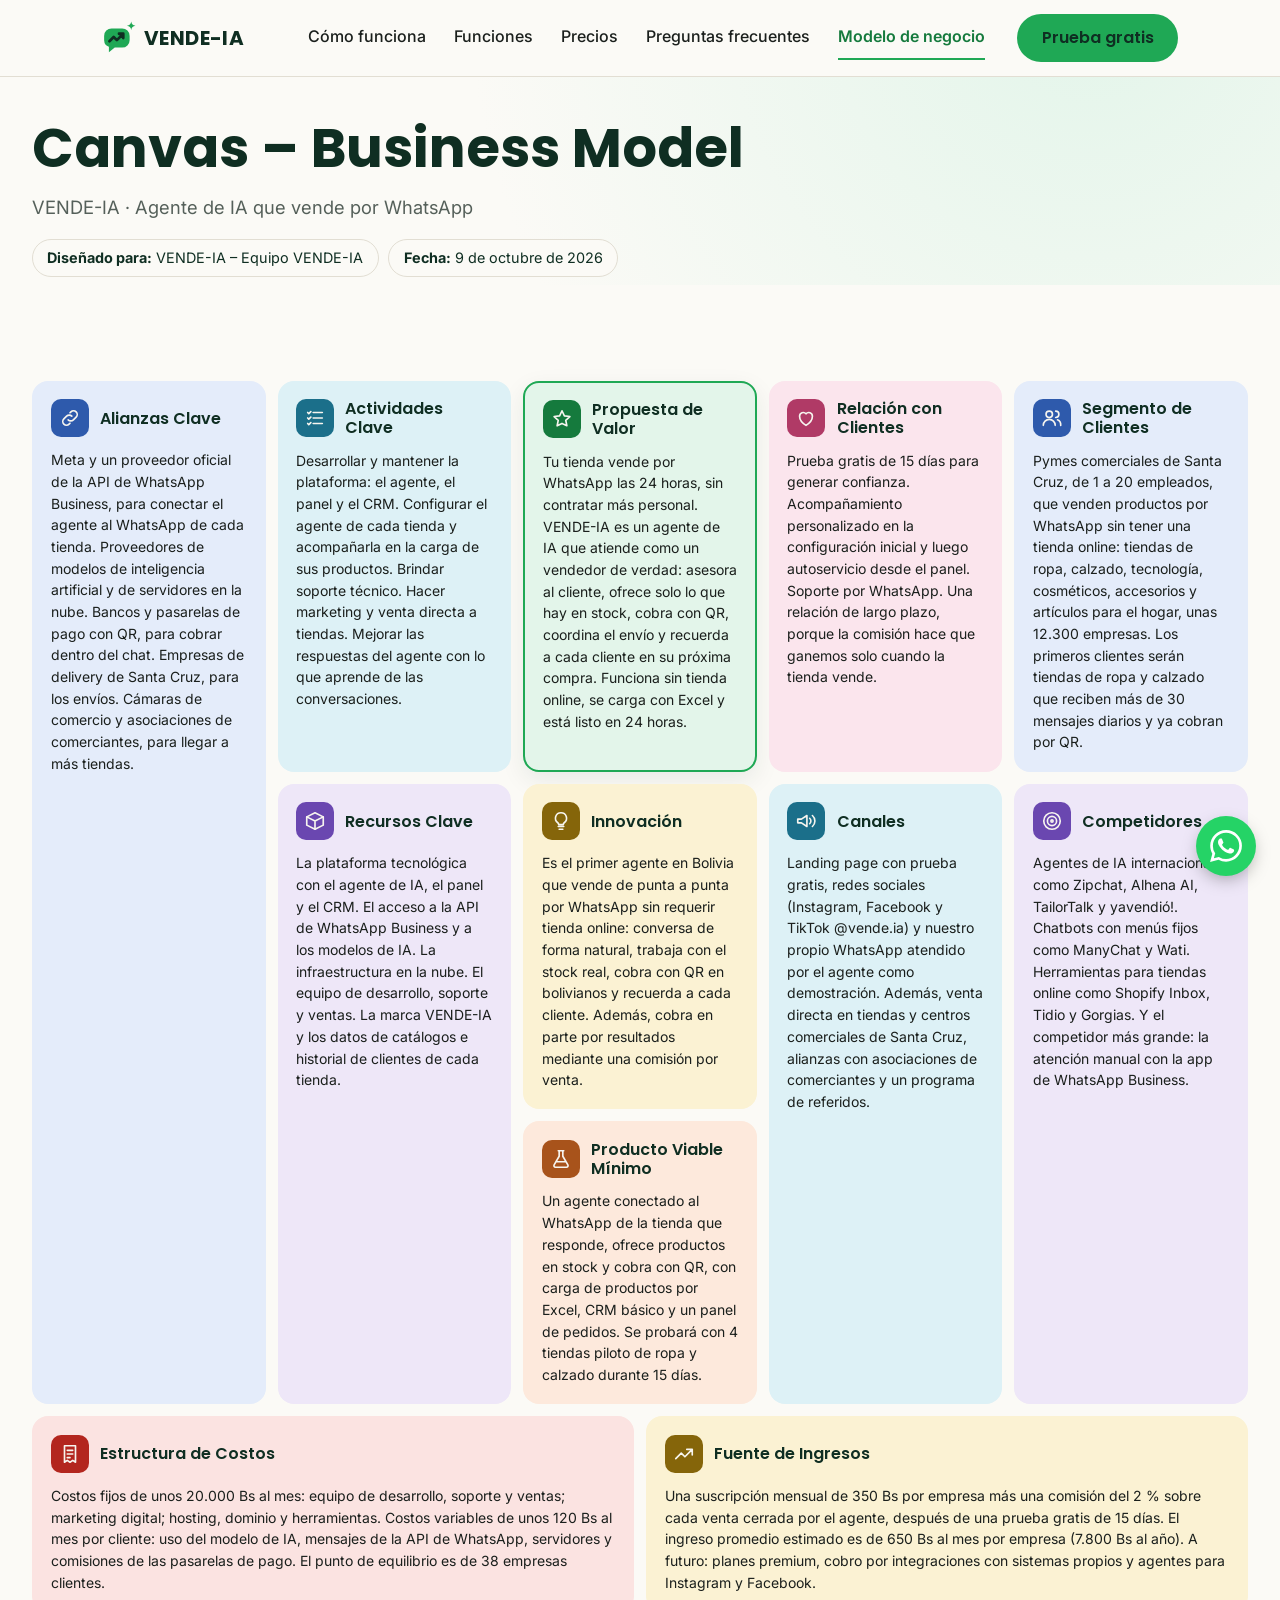
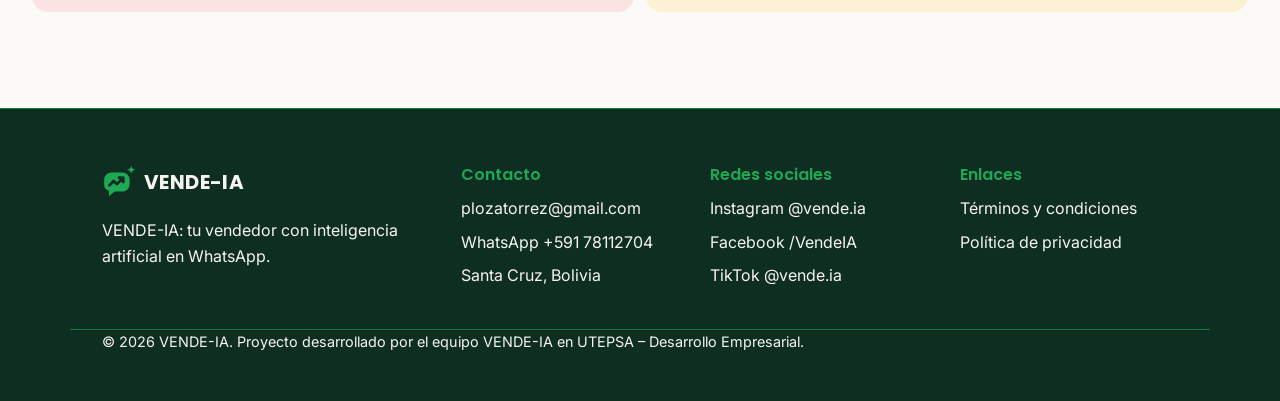
==== canvas.html @ 35684f93 "Agregar página del Business Model Canvas (canvas.html) - Nueva página canvas.html con el canvas de V" ====
<!DOCTYPE html>
<html lang="es">

<head>
  <meta charset="UTF-8">
  <meta name="viewport" content="width=device-width, initial-scale=1">
  <title>Business Model Canvas | VENDE-IA</title>
  <meta name="description"
    content="Modelo de negocio de VENDE-IA: propuesta de valor, clientes, canales, ingresos y costos del agente de IA que vende por WhatsApp para las tiendas de Santa Cruz, Bolivia.">
  <meta name="theme-color" content="#1FA855">

  <meta property="og:type" content="website">
  <meta property="og:locale" content="es_BO">
  <meta property="og:site_name" content="VENDE-IA">
  <meta property="og:title" content="Business Model Canvas | VENDE-IA">
  <meta property="og:description"
    content="Modelo de negocio de VENDE-IA: propuesta de valor, clientes, canales, ingresos y costos del agente de IA que vende por WhatsApp.">

  <link rel="icon" type="image/svg+xml"
    href="data:image/svg+xml,%3Csvg xmlns='http://www.w3.org/2000/svg' viewBox='0 0 32 32'%3E%3Crect width='32' height='32' rx='8' fill='%230F2E22'/%3E%3Cg transform='translate(1.6 1.6) scale(.9)'%3E%3Cpath d='M9 7h10a7 7 0 0 1 7 7v4a7 7 0 0 1-7 7h-7l-5.5 4.3v-5A7 7 0 0 1 2 18v-4a7 7 0 0 1 7-7z' fill='%231FA855'/%3E%3Cpath d='M7 19l4-4 3 3 6-6M16 12h4v4' fill='none' stroke='%230F2E22' stroke-width='3' stroke-linecap='round' stroke-linejoin='round'/%3E%3Cpath d='M27.5.5q.5 3.5 4 4-3.5.5-4 4-.5-3.5-4-4 3.5-.5 4-4z' fill='%231FA855'/%3E%3C/g%3E%3C/svg%3E">

  <link rel="preconnect" href="https://fonts.googleapis.com">
  <link rel="preconnect" href="https://fonts.gstatic.com" crossorigin>
  <link
    href="https://fonts.googleapis.com/css2?family=Inter:wght@400;500;600&family=Poppins:wght@500;600;700&display=swap"
    rel="stylesheet">
  <link rel="stylesheet" href="css/styles.css">
</head>

<body>
  <a class="saltar" href="#contenido">Saltar al contenido</a>

  <!-- Barra de navegación -->
  <header class="nav" id="navegacion">
    <div class="contenedor nav__barra">
      <a class="logo" href="index.html" aria-label="VENDE-IA, ir al inicio">
        <svg class="logo__icono" viewBox="0 0 32 32" aria-hidden="true" focusable="false">
          <path class="logo__burbuja"
            d="M9 7h10a7 7 0 0 1 7 7v4a7 7 0 0 1-7 7h-7l-5.5 4.3v-5A7 7 0 0 1 2 18v-4a7 7 0 0 1 7-7z" />
          <path class="logo__trazo" d="M7 19l4-4 3 3 6-6M16 12h4v4" />
          <path class="logo__chispa" d="M27.5.5q.5 3.5 4 4-3.5.5-4 4-.5-3.5-4-4 3.5-.5 4-4z" />
        </svg>
        <span class="logo__texto">VENDE-IA</span>
      </a>

      <button class="nav__toggle" type="button" aria-expanded="false" aria-controls="nav-menu" aria-label="Abrir menú">
        <span class="nav__toggle-linea"></span>
        <span class="nav__toggle-linea"></span>
        <span class="nav__toggle-linea"></span>
      </button>

      <nav class="nav__menu" id="nav-menu" aria-label="Principal">
        <ul class="nav__enlaces">
          <li><a href="index.html#como-funciona">Cómo funciona</a></li>
          <li><a href="index.html#funciones">Funciones</a></li>
          <li><a href="index.html#precios">Precios</a></li>
          <li><a href="index.html#preguntas">Preguntas frecuentes</a></li>
          <li><a href="canvas.html" aria-current="page">Modelo de negocio</a></li>
        </ul>
        <a class="boton boton--primario nav__cta" href="index.html#prueba">Prueba gratis</a>
      </nav>
    </div>
  </header>

  <main id="contenido">

    <!-- Encabezado -->
    <section class="canvas-cabecera" aria-labelledby="canvas-titulo">
      <div class="contenedor contenedor--canvas">
        <h1 id="canvas-titulo">Canvas – Business Model</h1>
        <p class="canvas-cabecera__subtitulo">VENDE-IA · Agente de IA que vende por WhatsApp</p>
        <ul class="canvas-cabecera__etiquetas lista-limpia">
          <li><strong>Diseñado para:</strong> <span>VENDE-IA</span> – <span>Equipo VENDE-IA</span></li>
          <li><strong>Fecha:</strong> <time datetime="2026-10-09">9 de octubre de 2026</time></li>
        </ul>
      </div>
    </section>

    <!-- Canvas. El orden del HTML es el orden de lectura en celular;
         en escritorio cada bloque se ubica con grid-template-areas. -->
    <section class="seccion canvas-seccion" aria-label="Business Model Canvas de VENDE-IA">
      <div class="contenedor contenedor--canvas">
        <div class="canvas">

          <article class="bloque bloque--verde bloque--propuesta revelar">
            <div class="bloque__cabecera">
              <span class="bloque__icono"><svg viewBox="0 0 24 24" aria-hidden="true" focusable="false">
                  <path d="M12 3l2.6 5.6 6 .7-4.5 4.1 1.2 6L12 16.8l-5.3 2.6 1.2-6-4.5-4.1 6-.7z" />
                </svg></span>
              <h2>Propuesta de Valor</h2>
            </div>
            <p>Tu tienda vende por WhatsApp las 24 horas, sin contratar más personal. VENDE-IA es un agente de IA que atiende como un vendedor de verdad: asesora al cliente, ofrece solo lo que hay en stock, cobra con QR, coordina el envío y recuerda a cada cliente en su próxima compra. Funciona sin tienda online, se carga con Excel y está listo en 24 horas.</p>
          </article>

          <article class="bloque bloque--azul bloque--segmento revelar">
            <div class="bloque__cabecera">
              <span class="bloque__icono"><svg viewBox="0 0 24 24" aria-hidden="true" focusable="false">
                  <circle cx="9" cy="8" r="3.5" />
                  <path d="M2.5 20a6.5 6.5 0 0 1 13 0M16 4.5a3.5 3.5 0 0 1 0 7M18 14a6 6 0 0 1 3.5 6" />
                </svg></span>
              <h2>Segmento de Clientes</h2>
            </div>
            <p>Pymes comerciales de Santa Cruz, de 1 a 20 empleados, que venden productos por WhatsApp sin tener una tienda online: tiendas de ropa, calzado, tecnología, cosméticos, accesorios y artículos para el hogar, unas 12.300 empresas. Los primeros clientes serán tiendas de ropa y calzado que reciben más de 30 mensajes diarios y ya cobran por QR.</p>
          </article>

          <article class="bloque bloque--celeste bloque--canales revelar">
            <div class="bloque__cabecera">
              <span class="bloque__icono"><svg viewBox="0 0 24 24" aria-hidden="true" focusable="false">
                  <path d="M3 10v4h4l6 4V6l-6 4zM16 9a4 4 0 0 1 0 6M19 6a8 8 0 0 1 0 12" />
                </svg></span>
              <h2>Canales</h2>
            </div>
            <p>Landing page con prueba gratis, redes sociales (Instagram, Facebook y TikTok @vende.ia) y nuestro propio WhatsApp atendido por el agente como demostración. Además, venta directa en tiendas y centros comerciales de Santa Cruz, alianzas con asociaciones de comerciantes y un programa de referidos.</p>
          </article>

          <article class="bloque bloque--rosa bloque--relacion revelar">
            <div class="bloque__cabecera">
              <span class="bloque__icono"><svg viewBox="0 0 24 24" aria-hidden="true" focusable="false">
                  <path d="M12 20s-7-4.4-7-10a4 4 0 0 1 7-2.6A4 4 0 0 1 19 10c0 5.6-7 10-7 10z" />
                </svg></span>
              <h2>Relación con Clientes</h2>
            </div>
            <p>Prueba gratis de 15 días para generar confianza. Acompañamiento personalizado en la configuración inicial y luego autoservicio desde el panel. Soporte por WhatsApp. Una relación de largo plazo, porque la comisión hace que ganemos solo cuando la tienda vende.</p>
          </article>

          <article class="bloque bloque--amarillo bloque--ingresos revelar">
            <div class="bloque__cabecera">
              <span class="bloque__icono"><svg viewBox="0 0 24 24" aria-hidden="true" focusable="false">
                  <path d="M3 17l6-6 4 4 8-8M15 7h6v6" />
                </svg></span>
              <h2>Fuente de Ingresos</h2>
            </div>
            <p>Una suscripción mensual de 350 Bs por empresa más una comisión del 2 % sobre cada venta cerrada por el agente, después de una prueba gratis de 15 días. El ingreso promedio estimado es de 650 Bs al mes por empresa (7.800 Bs al año). A futuro: planes premium, cobro por integraciones con sistemas propios y agentes para Instagram y Facebook.</p>
          </article>

          <article class="bloque bloque--celeste bloque--actividades revelar">
            <div class="bloque__cabecera">
              <span class="bloque__icono"><svg viewBox="0 0 24 24" aria-hidden="true" focusable="false">
                  <path d="M10 6h10M10 12h10M10 18h10M4 6l1.2 1.2L7.5 5M4 12l1.2 1.2L7.5 11M4 18l1.2 1.2L7.5 17" />
                </svg></span>
              <h2>Actividades Clave</h2>
            </div>
            <p>Desarrollar y mantener la plataforma: el agente, el panel y el CRM. Configurar el agente de cada tienda y acompañarla en la carga de sus productos. Brindar soporte técnico. Hacer marketing y venta directa a tiendas. Mejorar las respuestas del agente con lo que aprende de las conversaciones.</p>
          </article>

          <article class="bloque bloque--lila bloque--recursos revelar">
            <div class="bloque__cabecera">
              <span class="bloque__icono"><svg viewBox="0 0 24 24" aria-hidden="true" focusable="false">
                  <path d="M3 7.5L12 3l9 4.5v9L12 21l-9-4.5z" />
                  <path d="M3 7.5l9 4.5 9-4.5M12 12v9" />
                </svg></span>
              <h2>Recursos Clave</h2>
            </div>
            <p>La plataforma tecnológica con el agente de IA, el panel y el CRM. El acceso a la API de WhatsApp Business y a los modelos de IA. La infraestructura en la nube. El equipo de desarrollo, soporte y ventas. La marca VENDE-IA y los datos de catálogos e historial de clientes de cada tienda.</p>
          </article>

          <article class="bloque bloque--azul bloque--alianzas revelar">
            <div class="bloque__cabecera">
              <span class="bloque__icono"><svg viewBox="0 0 24 24" aria-hidden="true" focusable="false">
                  <path d="M10 14a4 4 0 0 0 5.7 0l3-3a4 4 0 0 0-5.7-5.7l-1 1M14 10a4 4 0 0 0-5.7 0l-3 3a4 4 0 0 0 5.7 5.7l1-1" />
                </svg></span>
              <h2>Alianzas Clave</h2>
            </div>
            <p>Meta y un proveedor oficial de la API de WhatsApp Business, para conectar el agente al WhatsApp de cada tienda. Proveedores de modelos de inteligencia artificial y de servidores en la nube. Bancos y pasarelas de pago con QR, para cobrar dentro del chat. Empresas de delivery de Santa Cruz, para los envíos. Cámaras de comercio y asociaciones de comerciantes, para llegar a más tiendas.</p>
          </article>

          <article class="bloque bloque--rojo bloque--costos revelar">
            <div class="bloque__cabecera">
              <span class="bloque__icono"><svg viewBox="0 0 24 24" aria-hidden="true" focusable="false">
                  <path d="M6 3h12v18l-3-2-3 2-3-2-3 2z" />
                  <path d="M9 8h6M9 12h6M9 16h3" />
                </svg></span>
              <h2>Estructura de Costos</h2>
            </div>
            <p>Costos fijos de unos 20.000 Bs al mes: equipo de desarrollo, soporte y ventas; marketing digital; hosting, dominio y herramientas. Costos variables de unos 120 Bs al mes por cliente: uso del modelo de IA, mensajes de la API de WhatsApp, servidores y comisiones de las pasarelas de pago. El punto de equilibrio es de 38 empresas clientes.</p>
          </article>

          <article class="bloque bloque--amarillo bloque--innovacion revelar">
            <div class="bloque__cabecera">
              <span class="bloque__icono"><svg viewBox="0 0 24 24" aria-hidden="true" focusable="false">
                  <path d="M9 18h6M10 21h4M12 3a6 6 0 0 0-3.5 10.9c.6.5 1 1.2 1 2.1h5c0-.9.4-1.6 1-2.1A6 6 0 0 0 12 3z" />
                </svg></span>
              <h2>Innovación</h2>
            </div>
            <p>Es el primer agente en Bolivia que vende de punta a punta por WhatsApp sin requerir tienda online: conversa de forma natural, trabaja con el stock real, cobra con QR en bolivianos y recuerda a cada cliente. Además, cobra en parte por resultados mediante una comisión por venta.</p>
          </article>

          <article class="bloque bloque--durazno bloque--pmv revelar">
            <div class="bloque__cabecera">
              <span class="bloque__icono"><svg viewBox="0 0 24 24" aria-hidden="true" focusable="false">
                  <path d="M9 3h6M10 3v6l-5.5 9.5A1.7 1.7 0 0 0 6 21h12a1.7 1.7 0 0 0 1.5-2.5L14 9V3M7 15h10" />
                </svg></span>
              <h2>Producto Viable Mínimo</h2>
            </div>
            <p>Un agente conectado al WhatsApp de la tienda que responde, ofrece productos en stock y cobra con QR, con carga de productos por Excel, CRM básico y un panel de pedidos. Se probará con 4 tiendas piloto de ropa y calzado durante 15 días.</p>
          </article>

          <article class="bloque bloque--lila bloque--competidores revelar">
            <div class="bloque__cabecera">
              <span class="bloque__icono"><svg viewBox="0 0 24 24" aria-hidden="true" focusable="false">
                  <circle cx="12" cy="12" r="9" />
                  <circle cx="12" cy="12" r="5" />
                  <circle cx="12" cy="12" r="1.2" />
                </svg></span>
              <h2>Competidores</h2>
            </div>
            <p>Agentes de IA internacionales como Zipchat, Alhena AI, TailorTalk y yavendió!. Chatbots con menús fijos como ManyChat y Wati. Herramientas para tiendas online como Shopify Inbox, Tidio y Gorgias. Y el competidor más grande: la atención manual con la app de WhatsApp Business.</p>
          </article>

        </div>
      </div>
    </section>
  </main>

  <!-- Pie de página -->
  <footer class="pie" id="pie">
    <div class="contenedor pie__grid">
      <div class="pie__marca">
        <a class="logo logo--claro" href="index.html" aria-label="VENDE-IA, ir al inicio">
          <svg class="logo__icono" viewBox="0 0 32 32" aria-hidden="true" focusable="false">
            <path class="logo__burbuja"
              d="M9 7h10a7 7 0 0 1 7 7v4a7 7 0 0 1-7 7h-7l-5.5 4.3v-5A7 7 0 0 1 2 18v-4a7 7 0 0 1 7-7z" />
            <path class="logo__trazo" d="M7 19l4-4 3 3 6-6M16 12h4v4" />
            <path class="logo__chispa" d="M27.5.5q.5 3.5 4 4-3.5.5-4 4-.5-3.5-4-4 3.5-.5 4-4z" />
          </svg>
          <span class="logo__texto">VENDE-IA</span>
        </a>
        <p>VENDE-IA: tu vendedor con inteligencia artificial en WhatsApp.</p>
      </div>

      <div>
        <h2 class="pie__titulo">Contacto</h2>
        <ul class="lista-limpia pie__lista">
          <li><a href="mailto:plozatorrez@gmail.com">plozatorrez@gmail.com</a></li>
          <li><a href="https://wa.me/59178112704" target="_blank" rel="noopener noreferrer">WhatsApp +591 78112704</a>
          </li>
          <li>Santa Cruz, Bolivia</li>
        </ul>
      </div>

      <div>
        <h2 class="pie__titulo">Redes sociales</h2>
        <ul class="lista-limpia pie__lista">
          <li><a href="https://www.instagram.com/vende.ia" target="_blank" rel="noopener noreferrer">Instagram
              @vende.ia</a></li>
          <li><a href="https://www.facebook.com/VendeIA" target="_blank" rel="noopener noreferrer">Facebook /VendeIA</a>
          </li>
          <li><a href="https://www.tiktok.com/@vende.ia" target="_blank" rel="noopener noreferrer">TikTok @vende.ia</a>
          </li>
        </ul>
      </div>

      <div>
        <h2 class="pie__titulo">Enlaces</h2>
        <ul class="lista-limpia pie__lista">
          <li><a href="#">Términos y condiciones</a></li>
          <li><a href="#">Política de privacidad</a></li>
        </ul>
      </div>
    </div>
    <div class="contenedor pie__legal">
      <p>© 2026 VENDE-IA. Proyecto desarrollado por el equipo VENDE-IA en UTEPSA – Desarrollo Empresarial.</p>
    </div>
  </footer>

  <a class="whatsapp-flotante" href="https://wa.me/59178112704" target="_blank" rel="noopener noreferrer"
    aria-label="Escríbenos por WhatsApp (se abre en una pestaña nueva)">
    <svg viewBox="0 0 24 24" aria-hidden="true" focusable="false">
      <path
        d="M17.472 14.382c-.297-.149-1.758-.867-2.03-.967-.273-.099-.471-.148-.67.15-.197.297-.767.966-.94 1.164-.173.199-.347.223-.644.075-.297-.15-1.255-.463-2.39-1.475-.883-.788-1.48-1.761-1.653-2.059-.173-.297-.018-.458.13-.606.134-.133.298-.347.446-.52.149-.174.198-.298.298-.497.099-.198.05-.371-.025-.52-.075-.149-.669-1.612-.916-2.207-.242-.579-.487-.5-.669-.51-.173-.008-.371-.01-.57-.01-.198 0-.52.074-.792.372-.272.297-1.04 1.016-1.04 2.479 0 1.462 1.065 2.875 1.213 3.074.149.198 2.096 3.2 5.077 4.487.709.306 1.262.489 1.694.625.712.227 1.36.195 1.871.118.571-.085 1.758-.719 2.006-1.413.248-.694.248-1.289.173-1.413-.074-.124-.272-.198-.57-.347m-5.421 7.403h-.004a9.87 9.87 0 01-5.031-1.378l-.361-.214-3.741.982.998-3.648-.235-.374a9.86 9.86 0 01-1.51-5.26c.001-5.45 4.436-9.884 9.888-9.884 2.64 0 5.122 1.03 6.988 2.898a9.825 9.825 0 012.893 6.994c-.003 5.45-4.437 9.884-9.885 9.884m8.413-18.297A11.815 11.815 0 0012.05 0C5.495 0 .16 5.335.157 11.892c0 2.096.547 4.142 1.588 5.945L.057 24l6.305-1.654a11.882 11.882 0 005.683 1.448h.005c6.554 0 11.89-5.335 11.893-11.893a11.821 11.821 0 00-3.48-8.413Z" />
    </svg>
  </a>

  <script src="js/main.js"></script>
</body>

</html>
---- css/styles.css ----
/* =========================================================
   VENDE-IA — Landing page
   Mobile-first. Todos los colores salen de las variables de :root.
   ========================================================= */

:root {
  /* Colores de marca */
  --color-primario: #1FA855;        /* verde principal: botones y acentos */
  --color-primario-oscuro: #157A3D; /* hover de botones */
  --color-primario-claro: #E3F5EA;  /* fondos suaves de tarjetas */
  --color-secundario: #0F2E22;      /* verde muy oscuro: secciones destacadas */

  /* Textos */
  --color-texto: #1A1F1C;
  --color-texto-suave: #55605A;
  --color-texto-claro: #F7F5EF;     /* texto sobre fondos oscuros */

  /* Fondos */
  --color-fondo: #FBFAF6;
  --color-fondo-alterno: #F1EEE6;
  --color-borde: #E2DED3;

  /* Burbujas de chat */
  --chat-cliente: #D9FDD3;
  --chat-agente: #FFFFFF;

  /* Botón flotante de WhatsApp (color oficial) */
  --color-whatsapp: #25D366;
  --color-whatsapp-icono: #FFFFFF;

  /* Business Model Canvas: fondo pastel + color fuerte del ícono */
  --canvas-azul: #E4ECFA;
  --canvas-azul-fuerte: #2E5AAC;
  --canvas-celeste: #DDF1F6;
  --canvas-celeste-fuerte: #1B6F8A;
  --canvas-verde: #E3F5EA;
  --canvas-verde-fuerte: #157A3D;
  --canvas-rosa: #FBE5ED;
  --canvas-rosa-fuerte: #B03A66;
  --canvas-lila: #EEE7F8;
  --canvas-lila-fuerte: #6A47B0;
  --canvas-amarillo: #FBF2D3;
  --canvas-amarillo-fuerte: #85650A;
  --canvas-durazno: #FDE9DC;
  --canvas-durazno-fuerte: #A8531B;
  --canvas-rojo: #FBE3E1;
  --canvas-rojo-fuerte: #B3261E;

  /* Productos dibujados dentro del chat */
  --producto-blanco: #FFFFFF;
  --producto-celeste: #A8D3EE;
  --producto-marino: #1F2E57;

  /* Tipografía */
  --fuente-titulos: 'Poppins', sans-serif;
  --fuente-texto: 'Inter', sans-serif;

  /* Formas */
  --radio-borde: 16px;
  --sombra: 0 8px 24px rgba(15, 46, 34, 0.08);

  /* Añadido: mensajes de error del formulario */
  --color-error: #B3261E;

  /* Medidas internas */
  --alto-nav: 64px;
}

/* ---------- Base ---------- */
*,
*::before,
*::after {
  box-sizing: border-box;
}

html {
  -webkit-text-size-adjust: 100%;
}

@media (prefers-reduced-motion: no-preference) {
  html {
    scroll-behavior: smooth;
  }
}

body {
  margin: 0;
  font-family: var(--fuente-texto);
  font-size: 1rem;
  line-height: 1.6;
  color: var(--color-texto);
  background: var(--color-fondo);
  overflow-x: hidden;
}

h1,
h2,
h3 {
  font-family: var(--fuente-titulos);
  line-height: 1.2;
  margin: 0 0 0.75rem;
  color: inherit;
}

h1 { font-size: clamp(2rem, 7vw, 3.4rem); font-weight: 700; }
h2 { font-size: clamp(1.6rem, 5vw, 2.4rem); font-weight: 700; }
h3 { font-size: 1.125rem; font-weight: 600; }

p { margin: 0 0 1rem; }

a {
  color: var(--color-primario-oscuro);
}

img,
svg {
  display: block;
  max-width: 100%;
}

section[id],
footer[id] {
  scroll-margin-top: var(--alto-nav);
}

:focus-visible {
  outline: 3px solid var(--color-primario-oscuro);
  outline-offset: 3px;
  border-radius: 4px;
}

.seccion--oscura :focus-visible,
.pie :focus-visible {
  outline-color: var(--color-primario);
}

.lista-limpia {
  list-style: none;
  margin: 0;
  padding: 0;
}

.solo-lectores {
  position: absolute;
  width: 1px;
  height: 1px;
  padding: 0;
  margin: -1px;
  overflow: hidden;
  clip: rect(0, 0, 0, 0);
  white-space: nowrap;
  border: 0;
}

.saltar {
  position: absolute;
  left: 1rem;
  top: -100px;
  z-index: 200;
  padding: 0.75rem 1rem;
  background: var(--color-secundario);
  color: var(--color-texto-claro);
  border-radius: 8px;
  font-weight: 600;
}

.saltar:focus {
  top: 1rem;
}

.contenedor {
  width: 100%;
  max-width: 1140px;
  margin: 0 auto;
  padding: 0 1.25rem;
}

.contenedor--angosto {
  max-width: 780px;
}

/* ---------- Botones ---------- */
.boton {
  display: inline-flex;
  align-items: center;
  justify-content: center;
  gap: 0.5rem;
  min-height: 48px;
  padding: 0.7rem 1.4rem;
  border: 2px solid transparent;
  border-radius: 999px;
  font-family: var(--fuente-titulos);
  font-weight: 600;
  font-size: 1rem;
  line-height: 1.2;
  text-align: center;
  text-decoration: none;
  cursor: pointer;
  transition: background-color 0.2s ease, color 0.2s ease, border-color 0.2s ease, transform 0.2s ease;
}

.boton--primario {
  background: var(--color-primario);
  color: var(--color-secundario);
}

.boton--primario:hover {
  background: var(--color-primario-oscuro);
  color: var(--color-texto-claro);
}

.boton--secundario {
  background: transparent;
  color: var(--color-secundario);
  border-color: var(--color-secundario);
}

.boton--secundario:hover {
  background: var(--color-secundario);
  color: var(--color-texto-claro);
}

.boton--whatsapp {
  background: transparent;
  color: var(--color-texto-claro);
  border-color: var(--color-texto-claro);
}

.boton--whatsapp:hover {
  background: var(--color-texto-claro);
  color: var(--color-secundario);
}

.boton--grande {
  min-height: 54px;
  padding: 0.9rem 1.75rem;
  font-size: 1.05rem;
}

.boton--bloque {
  display: flex;
  width: 100%;
}

.icono-boton {
  width: 22px;
  height: 22px;
  fill: none;
  stroke: currentColor;
  stroke-width: 1.8;
  stroke-linecap: round;
  stroke-linejoin: round;
}

/* ---------- Logo ---------- */
.logo {
  display: inline-flex;
  align-items: center;
  gap: 0.5rem;
  text-decoration: none;
  color: var(--color-secundario);
}

.logo__icono {
  width: 34px;
  height: 34px;
}

.logo__burbuja {
  fill: var(--color-primario);
}

.logo__trazo {
  fill: none;
  stroke: var(--color-secundario);
  stroke-width: 2.6;
  stroke-linecap: round;
  stroke-linejoin: round;
}

.logo__chispa {
  fill: var(--color-primario);
}

.logo__texto {
  font-family: var(--fuente-titulos);
  font-weight: 700;
  font-size: 1.25rem;
  letter-spacing: 0.02em;
  white-space: nowrap;
}

.logo--claro {
  color: var(--color-texto-claro);
}

/* ---------- Navegación ---------- */
.nav {
  position: fixed;
  inset: 0 0 auto 0;
  z-index: 100;
  background: var(--color-fondo);
  border-bottom: 1px solid var(--color-borde);
}

.nav__barra {
  display: flex;
  align-items: center;
  justify-content: space-between;
  height: var(--alto-nav);
}

.nav__toggle {
  display: inline-flex;
  flex-direction: column;
  justify-content: center;
  gap: 5px;
  width: 48px;
  height: 48px;
  padding: 0 12px;
  background: transparent;
  border: 0;
  border-radius: 12px;
  cursor: pointer;
}

.nav__toggle-linea {
  display: block;
  height: 2px;
  width: 100%;
  background: var(--color-secundario);
  border-radius: 2px;
  transition: transform 0.25s ease, opacity 0.25s ease;
}

.nav__toggle[aria-expanded="true"] .nav__toggle-linea:nth-child(1) {
  transform: translateY(7px) rotate(45deg);
}

.nav__toggle[aria-expanded="true"] .nav__toggle-linea:nth-child(2) {
  opacity: 0;
}

.nav__toggle[aria-expanded="true"] .nav__toggle-linea:nth-child(3) {
  transform: translateY(-7px) rotate(-45deg);
}

.nav__menu {
  position: absolute;
  top: var(--alto-nav);
  left: 0;
  right: 0;
  display: none;
  flex-direction: column;
  gap: 1rem;
  padding: 1rem 1.25rem 1.5rem;
  background: var(--color-fondo);
  border-bottom: 1px solid var(--color-borde);
  box-shadow: var(--sombra);
}

.nav__menu.abierto {
  display: flex;
}

.nav__enlaces {
  list-style: none;
  margin: 0;
  padding: 0;
}

.nav__enlaces a {
  display: block;
  padding: 0.8rem 0.25rem;
  color: var(--color-texto);
  font-weight: 500;
  text-decoration: none;
  border-bottom: 1px solid var(--color-borde);
}

.nav__enlaces a:hover {
  color: var(--color-primario-oscuro);
}

/* Página actual (por ejemplo, "Modelo de negocio" en canvas.html) */
.nav__enlaces a[aria-current="page"] {
  color: var(--color-primario-oscuro);
  font-weight: 600;
}

/* ---------- Portada ---------- */
/* En celular y tablet la portada es un banner oscuro con formas orgánicas
   y burbujas flotantes. En escritorio (960px+) vuelve al diseño claro. */
.hero {
  position: relative;
  overflow: hidden;
  isolation: isolate;
  padding: calc(var(--alto-nav) + 1rem) 0 3rem;
  color: var(--color-texto-claro);
  background:
    radial-gradient(ellipse at 100% 0%, var(--color-primario-oscuro) 0, transparent 60%),
    linear-gradient(165deg, var(--color-secundario) 0%, var(--color-secundario) 55%, var(--color-primario-oscuro) 130%);
}

/* Formas orgánicas del banner */
.hero::before,
.hero::after {
  content: "";
  position: absolute;
  z-index: -1;
  border-radius: 42% 58% 63% 37% / 41% 44% 56% 59%;
  pointer-events: none;
}

.hero::before {
  top: -7rem;
  right: -9rem;
  width: 22rem;
  height: 22rem;
  background: radial-gradient(circle at 35% 35%, var(--color-primario) 0, transparent 70%);
  opacity: 0.45;
}

.hero::after {
  bottom: 6rem;
  left: -11rem;
  width: 24rem;
  height: 24rem;
  background: radial-gradient(circle at 60% 50%, var(--color-primario) 0, transparent 68%);
  opacity: 0.3;
}

.hero__grid {
  display: grid;
  gap: 1.25rem;
}

.hero__etiqueta {
  display: inline-flex;
  align-items: center;
  gap: 0.5rem;
  margin-bottom: 1rem;
  padding: 0.35rem 0.85rem;
  font-size: 0.85rem;
  font-weight: 600;
  color: var(--color-texto-claro);
  background: rgba(247, 245, 239, 0.1);
  border: 1px solid rgba(247, 245, 239, 0.18);
  border-radius: 999px;
}

.hero__punto {
  position: relative;
  width: 8px;
  height: 8px;
  border-radius: 50%;
  background: var(--color-primario);
}

.hero__punto::after {
  content: "";
  position: absolute;
  inset: 0;
  border-radius: 50%;
  background: var(--color-primario);
}

.hero__texto h1 {
  color: var(--color-texto-claro);
}

.hero__resaltado {
  color: var(--color-primario);
}

.hero__subtitulo {
  font-size: 1.1rem;
  color: var(--color-texto-claro);
  opacity: 0.9;
  max-width: 38rem;
}

.hero__botones {
  display: flex;
  flex-direction: column;
  gap: 0.75rem;
  margin: 1.75rem 0 1.25rem;
}

.hero .boton--secundario {
  color: var(--color-texto-claro);
  border-color: var(--color-texto-claro);
}

.hero .boton--secundario:hover {
  background: var(--color-texto-claro);
  color: var(--color-secundario);
}

.hero :focus-visible {
  outline-color: var(--color-primario);
}

.hero__confianza {
  display: flex;
  flex-wrap: wrap;
  gap: 0.5rem 1.25rem;
  list-style: none;
  margin: 0;
  padding: 0;
  font-size: 0.95rem;
  color: var(--color-texto-claro);
}

.hero__confianza li {
  display: inline-flex;
  align-items: center;
  gap: 0.35rem;
}

.icono-mini,
.icono-check {
  flex-shrink: 0;
  width: 20px;
  height: 20px;
  fill: none;
  stroke: var(--color-primario-oscuro);
  stroke-width: 2.5;
  stroke-linecap: round;
  stroke-linejoin: round;
}

.hero .icono-mini {
  stroke: var(--color-primario);
}

.hero__visual {
  position: relative;
  display: flex;
  justify-content: center;
  padding: 0.75rem 0;
  order: -1; /* en celular el celular va primero y el texto debajo */
}

/* Burbujas flotantes alrededor del celular (solo celular y tablet) */
.hero__chips li {
  position: absolute;
  z-index: 3;
  padding: 0.45rem 0.8rem;
  font-size: 0.8rem;
  font-weight: 600;
  line-height: 1.3;
  white-space: nowrap;
  color: var(--color-secundario);
  background: var(--color-fondo);
  border-radius: 14px 14px 14px 4px;
  box-shadow: 0 10px 24px -8px rgba(0, 0, 0, 0.45);
}

.hero__chips .chip--verde {
  background: var(--chat-cliente);
  border-radius: 14px 14px 4px 14px;
}

.hero__chips .chip--oscuro {
  color: var(--color-texto-claro);
  background: var(--color-secundario);
  border: 1px solid var(--color-primario);
}

.chip--1 { top: 0.25rem; left: max(0px, calc(50% - 190px)); }
.chip--2 { top: 17%; right: max(0px, calc(50% - 200px)); }
.chip--3 { top: 37%; left: max(0px, calc(50% - 200px)); }
.chip--4 { top: 54%; right: max(0px, calc(50% - 205px)); }
.chip--5 { top: 73%; left: max(0px, calc(50% - 195px)); }
.chip--6 { bottom: 0.5rem; right: max(0px, calc(50% - 185px)); }

/* Celular dibujado con CSS. Todo lo de adentro se mide en em,
   así basta con cambiar el font-size para achicarlo en celular. */
.telefono {
  margin: 0;
  width: 100%;
  max-width: 256px;
  padding: 10px;
  font-size: 0.84rem;
  background: var(--color-secundario);
  border: 1px solid rgba(247, 245, 239, 0.14);
  border-radius: 36px;
  box-shadow: var(--sombra), 0 30px 60px -20px var(--color-secundario);
  position: relative;
}

.telefono::before {
  content: "";
  position: absolute;
  top: 18px;
  left: 50%;
  width: 64px;
  height: 6px;
  transform: translateX(-50%);
  background: var(--color-texto);
  border-radius: 6px;
  z-index: 2;
}

.telefono__pantalla {
  display: flex;
  flex-direction: column;
  height: 390px;
  background: var(--color-fondo-alterno);
  border-radius: 27px;
  overflow: hidden;
}

.chat__cabecera {
  display: flex;
  align-items: center;
  gap: 0.6em;
  padding: 2em 1em 0.75em;
  background: var(--color-primario-oscuro);
  color: var(--color-texto-claro);
}

.chat__avatar {
  display: grid;
  place-items: center;
  flex-shrink: 0;
  width: 2.25em;
  height: 2.25em;
  border-radius: 50%;
  background: var(--color-primario);
}

.chat__avatar svg {
  width: 1.6em;
  height: 1.6em;
}

.chat__avatar-v {
  fill: none;
  stroke: var(--color-secundario);
  stroke-width: 3;
  stroke-linecap: round;
  stroke-linejoin: round;
}

.chat__info {
  display: flex;
  flex-direction: column;
  line-height: 1.2;
}

.chat__nombre {
  font-family: var(--fuente-titulos);
  font-weight: 600;
  font-size: 0.95em;
}

.chat__estado {
  font-size: 0.75em;
  opacity: 0.85;
}

/* Visor del chat: altura fija. Sin animación se puede desplazar a mano;
   con animación, la pista se mueve con transform (como en WhatsApp). */
.chat__mensajes {
  flex: 1;
  min-height: 0;
  overflow-y: auto;
  overscroll-behavior: contain;
}

.chat__pista {
  display: flex;
  flex-direction: column;
  gap: 0.55em;
  padding: 1em 0.75em;
}

.burbuja {
  position: relative;
  max-width: 85%;
  margin: 0;
  padding: 0.5em 0.7em 0.4em;
  font-size: 0.85em;
  line-height: 1.45;
  color: var(--color-texto);
  border-radius: 12px;
  box-shadow: 0 1px 1px var(--color-borde);
}

.burbuja p {
  display: inline;
  margin: 0;
}

.burbuja--cliente {
  align-self: flex-end;
  background: var(--chat-cliente);
  border-top-right-radius: 4px;
}

.burbuja--agente {
  align-self: flex-start;
  background: var(--chat-agente);
  border-top-left-radius: 4px;
}

.burbuja--ancha {
  max-width: 94%;
}

/* Hora y doble check, flotando abajo a la derecha como en WhatsApp */
.burbuja__meta {
  float: right;
  display: inline-flex;
  align-items: center;
  gap: 0.25em;
  margin: 0.55em 0 -0.15em 0.75em;
  font-size: 0.72em;
  line-height: 1;
  color: var(--color-texto-suave);
}

.burbuja__check {
  width: 1.45em;
  height: 1em;
  fill: none;
  stroke: var(--color-primario);
  stroke-width: 1.6;
  stroke-linecap: round;
  stroke-linejoin: round;
}

/* Indicador "escribiendo..." */
.chat__escribiendo {
  display: none;
  align-self: flex-start;
  gap: 0.3em;
  padding: 0.75em 0.9em;
  background: var(--chat-agente);
  border-radius: 12px;
  border-top-left-radius: 4px;
  box-shadow: 0 1px 1px var(--color-borde);
}

.chat__escribiendo.mostrado {
  display: inline-flex;
}

.chat__escribiendo span {
  width: 0.45em;
  height: 0.45em;
  border-radius: 50%;
  background: var(--color-texto-suave);
  opacity: 0.5;
}

/* Tarjetas de producto dentro del chat */
.productos {
  display: grid;
  grid-template-columns: 1fr 1fr;
  gap: 0.4em;
  margin: 0.45em 0 0.1em;
}

.producto {
  display: flex;
  flex-direction: column;
  font-size: 0.86em;
  line-height: 1.25;
  background: var(--color-fondo);
  border: 1px solid var(--color-borde);
  border-radius: 0.8em;
  overflow: hidden;
}

.producto__imagen {
  display: grid;
  place-items: center;
  height: 5.2em;
  background: var(--color-fondo-alterno);
}

.producto--celeste .producto__imagen {
  background: var(--color-primario-claro);
}

.producto__imagen svg {
  width: auto;
  height: 82%;
}

.camisa__cuerpo {
  stroke: var(--color-texto-suave);
  stroke-width: 1.6;
  stroke-linejoin: round;
}

.producto--blanca .camisa__cuerpo { fill: var(--producto-blanco); }
.producto--celeste .camisa__cuerpo { fill: var(--producto-celeste); }

.camisa__detalle {
  fill: none;
  stroke: var(--color-texto-suave);
  stroke-width: 1.4;
  stroke-linecap: round;
  stroke-linejoin: round;
  opacity: 0.75;
}

.camisa__boton {
  fill: var(--color-texto-suave);
}

.producto__nombre {
  padding: 0.5em 0.55em 0.15em;
  font-weight: 600;
  color: var(--color-secundario);
}

.producto__precio {
  padding: 0 0.55em;
  font-family: var(--fuente-titulos);
  font-weight: 700;
  font-size: 1.2em;
  color: var(--color-primario-oscuro);
}

.producto__talla {
  padding: 0.1em 0.65em 0;
  font-size: 0.85em;
  color: var(--color-texto-suave);
}

.producto__boton {
  margin: 0.5em 0.45em 0.5em;
  padding: 0.4em 0.2em;
  font-size: 0.86em;
  font-weight: 600;
  line-height: 1.2;
  text-align: center;
  color: var(--color-secundario);
  background: var(--color-primario);
  border-radius: 999px;
}

.producto--fila {
  flex-direction: row;
  align-items: center;
  margin: 0.45em 0 0.1em;
}

.producto--fila .producto__imagen {
  flex-shrink: 0;
  width: 3.6em;
  height: 3.6em;
  background: var(--color-primario-claro);
}

.producto__datos {
  display: flex;
  flex-direction: column;
  padding-right: 0.6em;
}

.producto__datos .producto__nombre {
  padding: 0 0.6em;
}

.producto__datos .producto__precio {
  padding: 0 0.5em;
  font-size: 1.1em;
}

.corbata__nudo,
.corbata__hoja {
  fill: var(--producto-marino);
}

.corbata__raya {
  fill: none;
  stroke: var(--producto-celeste);
  stroke-width: 1.6;
  stroke-linecap: round;
  opacity: 0.55;
}

/* Tarjeta de pago con QR (decorativo) */
.pago {
  display: flex;
  flex-direction: column;
  align-items: center;
  margin: 0.45em 0 0.1em;
  padding: 0.6em 0.6em 0.7em;
  text-align: center;
  background: var(--color-primario-claro);
  border-radius: 0.8em;
}

.pago__titulo {
  font-family: var(--fuente-titulos);
  font-weight: 600;
  font-size: 0.85em;
  color: var(--color-secundario);
}

.pago__qr {
  width: 6.2em;
  height: 6.2em;
  margin: 0.4em 0;
  fill: var(--color-secundario);
}

.pago__qr-fondo {
  fill: var(--color-fondo);
}

.pago__detalle {
  font-size: 0.78em;
  color: var(--color-texto-suave);
}

.pago__total {
  font-size: 0.95em;
  color: var(--color-secundario);
}

.pago__total strong {
  font-family: var(--fuente-titulos);
  font-size: 1.15em;
  color: var(--color-primario-oscuro);
}

.chat__entrada {
  padding: 0.6em 0.75em 0.9em;
}

.chat__campo {
  display: block;
  padding: 0.55em 1em;
  font-size: 0.85em;
  color: var(--color-texto-suave);
  background: var(--chat-agente);
  border-radius: 999px;
}

/* ---- Conversación en bucle (la activa main.js) ---- */
.chat--animado .chat__mensajes {
  overflow: hidden;
}

.chat--animado .chat__pista {
  transition: transform 0.5s ease, opacity 0.6s ease;
}

.chat--animado .chat__pista.saliendo {
  opacity: 0;
}

.chat--animado .burbuja {
  display: none;
}

.chat--animado .burbuja.mostrado {
  display: block;
  animation: aparecer-burbuja 0.4s ease-out both;
}

.chat--animado .chat__escribiendo.mostrado {
  animation: aparecer-burbuja 0.3s ease-out both;
}

.chat--animado .chat__escribiendo span {
  animation: punto-escribiendo 1.2s ease-in-out infinite;
}

.chat--animado .chat__escribiendo span:nth-child(2) { animation-delay: 0.15s; }
.chat--animado .chat__escribiendo span:nth-child(3) { animation-delay: 0.3s; }

@keyframes aparecer-burbuja {
  from {
    opacity: 0;
    transform: translateY(10px) scale(0.97);
  }
  to {
    opacity: 1;
    transform: none;
  }
}

@keyframes punto-escribiendo {
  0%, 60%, 100% { transform: translateY(0); opacity: 0.45; }
  30% { transform: translateY(-0.25em); opacity: 1; }
}

/* ---- Movimiento del banner (solo si el usuario no pidió reducirlo) ---- */
@media (prefers-reduced-motion: no-preference) {
  .hero::before {
    animation: forma-organica 26s linear infinite;
  }

  .hero::after {
    animation: forma-organica 32s linear infinite reverse;
  }

  .hero__punto::after {
    animation: latido 2s ease-out infinite;
  }

  .hero__chips li {
    opacity: 0;
    animation: flotar-chip 12s ease-in-out infinite;
  }

  .hero__chips .chip--1 { animation-delay: -1s; }
  .hero__chips .chip--2 { animation-delay: -3s; }
  .hero__chips .chip--3 { animation-delay: -5s; }
  .hero__chips .chip--4 { animation-delay: -7s; }
  .hero__chips .chip--5 { animation-delay: -9s; }
  .hero__chips .chip--6 { animation-delay: -11s; }

  /* Pausa todo cuando la portada no está en pantalla o la pestaña está oculta */
  .hero.pausado::before,
  .hero.pausado::after,
  .hero.pausado .hero__punto::after,
  .hero.pausado .hero__chips li,
  .chat--animado.pausado .chat__escribiendo span {
    animation-play-state: paused;
  }
}

@keyframes forma-organica {
  0% { transform: rotate(0deg) scale(1); }
  50% { transform: rotate(180deg) scale(1.12); }
  100% { transform: rotate(360deg) scale(1); }
}

@keyframes latido {
  0% { transform: scale(1); opacity: 0.7; }
  100% { transform: scale(3); opacity: 0; }
}

@keyframes flotar-chip {
  0% { opacity: 0; transform: translateY(10px) scale(0.92); }
  6% { opacity: 1; transform: translateY(0) scale(1); }
  24% { transform: translateY(-7px); }
  42% { opacity: 1; transform: translateY(0); }
  50% { opacity: 0; transform: translateY(-10px) scale(0.96); }
  100% { opacity: 0; transform: translateY(-10px) scale(0.96); }
}

/* Con movimiento reducido las burbujas quedan quietas; se ocultan las del
   medio para no tapar la conversación. */
@media (prefers-reduced-motion: reduce) {
  .hero__chips .chip--3,
  .hero__chips .chip--4 {
    display: none;
  }
}

/* ---------- Secciones ---------- */
.seccion {
  padding: 4rem 0;
}

.seccion--alterna {
  background: var(--color-fondo-alterno);
}

.seccion--oscura {
  background: var(--color-secundario);
  color: var(--color-texto-claro);
}

.seccion__cabecera {
  max-width: 44rem;
  margin: 0 auto 2.5rem;
  text-align: center;
}

.seccion__cabecera h2 {
  color: var(--color-secundario);
}

.seccion--oscura .seccion__cabecera h2,
.seccion--oscura h2 {
  color: var(--color-texto-claro);
}

.seccion__cabecera p {
  font-size: 1.1rem;
  color: var(--color-texto-suave);
  margin-bottom: 0;
}

.seccion--oscura .seccion__cabecera p,
.cta__texto p {
  color: var(--color-texto-claro);
}

.seccion__cabecera--ancha {
  max-width: 52rem;
  margin-bottom: 0;
}

.seccion__cabecera--ancha p {
  font-size: 1.15rem;
}

.grid {
  display: grid;
  gap: 1.25rem;
}

/* ---------- Tarjetas ---------- */
.tarjeta {
  padding: 1.5rem;
  background: var(--color-fondo);
  border: 1px solid var(--color-borde);
  border-radius: var(--radio-borde);
  box-shadow: var(--sombra);
}

.tarjeta--suave {
  background: var(--color-primario-claro);
  border-color: transparent;
  box-shadow: none;
}

.tarjeta h3 {
  color: var(--color-secundario);
}

.tarjeta p {
  margin: 0;
  color: var(--color-texto-suave);
}

.tarjeta__icono,
.item__icono {
  display: grid;
  place-items: center;
  flex-shrink: 0;
  width: 48px;
  height: 48px;
  margin-bottom: 1rem;
  border-radius: 12px;
  background: var(--color-primario-claro);
  color: var(--color-primario-oscuro);
}

.tarjeta--suave .tarjeta__icono {
  background: var(--color-fondo);
}

.tarjeta__icono svg,
.item__icono svg,
.rubro svg {
  width: 26px;
  height: 26px;
  fill: none;
  stroke: currentColor;
  stroke-width: 1.8;
  stroke-linecap: round;
  stroke-linejoin: round;
}

/* ---------- Pasos ---------- */
.pasos {
  display: grid;
  gap: 1.25rem;
  list-style: none;
  margin: 0;
  padding: 0;
  counter-reset: paso;
}

.paso {
  position: relative;
  padding: 1.5rem;
  background: var(--color-fondo);
  border: 1px solid var(--color-borde);
  border-radius: var(--radio-borde);
}

.paso h3 {
  color: var(--color-secundario);
}

.paso p {
  margin: 0;
  color: var(--color-texto-suave);
}

.paso__numero {
  display: grid;
  place-items: center;
  width: 44px;
  height: 44px;
  margin-bottom: 1rem;
  border-radius: 50%;
  background: var(--color-primario);
  color: var(--color-secundario);
  font-family: var(--fuente-titulos);
  font-weight: 700;
  font-size: 1.2rem;
}

/* ---------- Experiencia ---------- */
.item {
  display: flex;
  gap: 1rem;
  align-items: flex-start;
  padding: 1.25rem;
  background: var(--color-fondo);
  border-radius: var(--radio-borde);
  border: 1px solid var(--color-borde);
}

.item .item__icono {
  margin-bottom: 0;
}

.item h3 {
  margin-bottom: 0.35rem;
  color: var(--color-secundario);
}

.item p {
  margin: 0;
  color: var(--color-texto-suave);
}

/* ---------- Beneficios ---------- */
.beneficios {
  display: grid;
  gap: 1rem;
  max-width: 900px;
  margin: 0 auto;
}

.beneficio {
  display: flex;
  gap: 0.85rem;
  align-items: flex-start;
  padding: 1.1rem 1.25rem;
  background: var(--color-fondo);
  border-left: 4px solid var(--color-primario);
  border-radius: 12px;
  font-size: 1.05rem;
}

.beneficio .icono-check {
  margin-top: 3px;
}

/* ---------- Rubros ---------- */
.rubros {
  display: grid;
  grid-template-columns: repeat(2, 1fr);
  gap: 1rem;
}

.rubro {
  display: flex;
  flex-direction: column;
  align-items: center;
  gap: 0.75rem;
  padding: 1.5rem 1rem;
  text-align: center;
  font-weight: 600;
  color: var(--color-secundario);
  background: var(--color-primario-claro);
  border-radius: var(--radio-borde);
}

.rubro svg {
  width: 36px;
  height: 36px;
  color: var(--color-primario-oscuro);
}

/* ---------- Tabla comparativa ---------- */
.tabla-envoltura {
  overflow-x: auto;
  -webkit-overflow-scrolling: touch;
  background: var(--color-fondo);
  border: 1px solid var(--color-borde);
  border-radius: var(--radio-borde);
  box-shadow: var(--sombra);
}

.tabla {
  width: 100%;
  min-width: 560px;
  border-collapse: collapse;
  font-size: 0.95rem;
}

.tabla th,
.tabla td {
  padding: 0.9rem 1rem;
  text-align: center;
  border-bottom: 1px solid var(--color-borde);
}

.tabla tbody tr:last-child th,
.tabla tbody tr:last-child td {
  border-bottom: 0;
}

.tabla thead th {
  font-family: var(--fuente-titulos);
  font-weight: 600;
  color: var(--color-secundario);
  vertical-align: bottom;
}

.tabla tbody th {
  text-align: left;
  font-weight: 500;
  color: var(--color-texto);
  position: sticky;
  left: 0;
  background: var(--color-fondo);
  min-width: 170px;
}

.tabla .tabla__destacada {
  background: var(--color-primario-claro);
  border-left: 2px solid var(--color-primario);
  border-right: 2px solid var(--color-primario);
}

.tabla thead .tabla__destacada {
  background: var(--color-primario);
  color: var(--color-secundario);
}

.marca {
  font-size: 1.2rem;
  font-weight: 700;
}

.marca--si {
  color: var(--color-primario-oscuro);
}

.marca--no {
  color: var(--color-texto-suave);
}

.marca--aveces {
  font-size: 0.9rem;
  font-weight: 500;
  color: var(--color-texto-suave);
}

.tabla__pista {
  margin: 0.75rem 0 0;
  text-align: center;
  font-size: 0.85rem;
  color: var(--color-texto-suave);
}

.nota-centrada {
  max-width: 46rem;
  margin: 2rem auto 0;
  text-align: center;
  font-size: 1.05rem;
  color: var(--color-texto-suave);
}

/* ---------- Precios ---------- */
.plan {
  position: relative;
  max-width: 460px;
  margin: 1rem auto 0;
  padding: 2.5rem 1.5rem 1.75rem;
  background: var(--color-fondo);
  border: 2px solid var(--color-primario);
  border-radius: calc(var(--radio-borde) + 4px);
  box-shadow: var(--sombra);
  text-align: center;
}

.plan__etiqueta {
  position: absolute;
  top: 0;
  left: 50%;
  transform: translate(-50%, -50%);
  padding: 0.4rem 1.1rem;
  white-space: nowrap;
  background: var(--color-secundario);
  color: var(--color-texto-claro);
  font-family: var(--fuente-titulos);
  font-weight: 600;
  font-size: 0.9rem;
  border-radius: 999px;
}

.plan__nombre {
  color: var(--color-texto-suave);
  font-weight: 500;
  font-size: 1rem;
  margin-bottom: 0.25rem;
}

.plan__precio {
  margin: 0 0 0.5rem;
  color: var(--color-secundario);
}

.plan__monto {
  font-family: var(--fuente-titulos);
  font-weight: 700;
  font-size: 3rem;
  line-height: 1.1;
}

.plan__periodo {
  font-size: 1.1rem;
  color: var(--color-texto-suave);
}

.plan__comision {
  font-weight: 500;
  color: var(--color-texto);
}

.plan__ejemplo {
  margin: 1.25rem 0;
  padding: 1rem;
  background: var(--color-primario-claro);
  border-radius: 12px;
  font-size: 0.95rem;
  color: var(--color-secundario);
}

.plan__ejemplo p {
  margin: 0;
}

.plan__incluye-titulo {
  margin-bottom: 0.5rem;
  font-weight: 600;
  text-align: left;
}

.plan__incluye {
  display: grid;
  gap: 0.5rem;
  margin-bottom: 1.75rem;
  text-align: left;
}

.plan__incluye li {
  display: flex;
  gap: 0.6rem;
  align-items: center;
}

/* ---------- Preguntas frecuentes ---------- */
.faq {
  display: grid;
  gap: 0.75rem;
}

.faq details {
  background: var(--color-fondo);
  border: 1px solid var(--color-borde);
  border-radius: var(--radio-borde);
  transition: border-color 0.2s ease;
}

.faq details[open] {
  border-color: var(--color-primario);
  background: var(--color-primario-claro);
}

.faq summary {
  position: relative;
  padding: 1.1rem 3.25rem 1.1rem 1.25rem;
  font-family: var(--fuente-titulos);
  font-weight: 600;
  color: var(--color-secundario);
  cursor: pointer;
  list-style: none;
  border-radius: var(--radio-borde);
}

.faq summary::-webkit-details-marker {
  display: none;
}

.faq summary::after {
  content: "+";
  position: absolute;
  right: 1.25rem;
  top: 50%;
  transform: translateY(-50%);
  display: grid;
  place-items: center;
  width: 28px;
  height: 28px;
  border-radius: 50%;
  background: var(--color-primario-claro);
  color: var(--color-primario-oscuro);
  font-size: 1.25rem;
  font-weight: 600;
  line-height: 1;
  transition: transform 0.2s ease;
}

.faq details[open] summary::after {
  content: "−";
  background: var(--color-primario);
  color: var(--color-secundario);
}

.faq details p {
  margin: 0;
  padding: 0 1.25rem 1.25rem;
  color: var(--color-texto);
}

/* ---------- Llamado final + formulario ---------- */
.cta__grid {
  display: grid;
  gap: 2.5rem;
  align-items: center;
}

.cta__texto h2 {
  color: var(--color-texto-claro);
}

.cta__texto p {
  font-size: 1.15rem;
}

.formulario-caja {
  padding: 1.5rem;
  background: var(--color-fondo);
  color: var(--color-texto);
  border-radius: calc(var(--radio-borde) + 4px);
  box-shadow: var(--sombra);
}

.formulario {
  display: grid;
  gap: 1rem;
}

.campo label {
  display: block;
  margin-bottom: 0.35rem;
  font-weight: 600;
  color: var(--color-secundario);
}

.campo input,
.campo select {
  width: 100%;
  min-height: 50px;
  padding: 0.7rem 0.9rem;
  font: inherit;
  color: var(--color-texto);
  background: var(--color-fondo);
  border: 1.5px solid var(--color-borde);
  border-radius: 12px;
  transition: border-color 0.2s ease, box-shadow 0.2s ease;
}

.campo select {
  appearance: none;
  -webkit-appearance: none;
  background-image: linear-gradient(45deg, transparent 50%, var(--color-texto-suave) 50%),
    linear-gradient(135deg, var(--color-texto-suave) 50%, transparent 50%);
  background-position: calc(100% - 20px) 50%, calc(100% - 14px) 50%;
  background-size: 6px 6px;
  background-repeat: no-repeat;
  padding-right: 2.5rem;
}

.campo input:focus,
.campo select:focus {
  outline: none;
  border-color: var(--color-primario-oscuro);
  box-shadow: 0 0 0 3px var(--color-primario-claro);
}

.campo input:focus-visible,
.campo select:focus-visible {
  outline: 3px solid var(--color-primario-oscuro);
  outline-offset: 1px;
}

.campo [aria-invalid="true"] {
  border-color: var(--color-error);
}

.campo__prefijo {
  display: flex;
  align-items: stretch;
}

.campo__prefijo span {
  display: grid;
  place-items: center;
  padding: 0 0.85rem;
  font-weight: 600;
  color: var(--color-texto-suave);
  background: var(--color-fondo-alterno);
  border: 1.5px solid var(--color-borde);
  border-right: 0;
  border-radius: 12px 0 0 12px;
}

.campo__prefijo input {
  border-radius: 0 12px 12px 0;
}

.campo__ayuda {
  margin: 0.35rem 0 0;
  font-size: 0.85rem;
  color: var(--color-texto-suave);
}

.campo__error {
  margin: 0.35rem 0 0;
  font-size: 0.875rem;
  font-weight: 500;
  color: var(--color-error);
}

.campo__error:empty {
  display: none;
}

.formulario__mensaje:empty {
  display: none;
}

.formulario__mensaje {
  padding: 1rem 1.1rem;
  border-radius: 12px;
  font-weight: 500;
}

.formulario__mensaje.exito {
  background: var(--color-primario-claro);
  color: var(--color-secundario);
  border: 1.5px solid var(--color-primario);
}

.formulario__mensaje.error {
  background: var(--color-fondo-alterno);
  color: var(--color-error);
  border: 1.5px solid var(--color-error);
}

.formulario__mensaje p {
  margin: 0;
}

.cta__alternativa {
  margin: 1.5rem 0 0.75rem;
  text-align: center;
  color: var(--color-texto-suave);
}

.formulario-caja .boton--whatsapp {
  color: var(--color-secundario);
  border-color: var(--color-secundario);
}

.formulario-caja .boton--whatsapp:hover {
  background: var(--color-secundario);
  color: var(--color-texto-claro);
}

/* ---------- Pie de página ---------- */
.pie {
  padding: 3.5rem 0 6rem;
  background: var(--color-secundario);
  color: var(--color-texto-claro);
  border-top: 1px solid var(--color-primario-oscuro);
}

.pie__grid {
  display: grid;
  gap: 2rem;
}

.pie__marca p {
  margin-top: 0.75rem;
  max-width: 22rem;
}

.pie__titulo {
  margin-bottom: 0.75rem;
  font-size: 1rem;
  font-weight: 600;
  color: var(--color-primario);
}

.pie__lista {
  display: grid;
  gap: 0.5rem;
}

.pie a {
  color: var(--color-texto-claro);
  text-decoration-color: var(--color-primario);
  text-underline-offset: 3px;
}

.pie__lista a {
  text-decoration: none;
}

.pie__lista a:hover {
  text-decoration: underline;
}

.pie__legal {
  margin-top: 2.5rem;
  padding-top: 1.5rem;
  border-top: 1px solid var(--color-primario-oscuro);
  font-size: 0.9rem;
}

.pie__legal p {
  margin: 0;
}

/* ---------- Botón flotante de WhatsApp ---------- */
.whatsapp-flotante {
  position: fixed;
  right: 1rem;
  bottom: 1rem;
  z-index: 90;
  display: grid;
  place-items: center;
  width: 60px;
  height: 60px;
  border-radius: 50%;
  background: var(--color-whatsapp);
  color: var(--color-texto-claro);
  box-shadow: 0 6px 18px -4px rgba(0, 0, 0, 0.35);
  transition: box-shadow 0.2s ease, transform 0.2s ease;
}

/* Anillo del pulso (se anima solo si no se pidió reducir el movimiento) */
.whatsapp-flotante::before {
  content: "";
  position: absolute;
  inset: 0;
  z-index: -1;
  border-radius: 50%;
  background: var(--color-whatsapp);
  opacity: 0;
  pointer-events: none;
}

.whatsapp-flotante:hover {
  box-shadow: 0 10px 24px -6px rgba(0, 0, 0, 0.45);
}

.whatsapp-flotante:focus-visible {
  outline: 3px solid var(--color-secundario);
  outline-offset: 3px;
  border-radius: 50%;
}

.whatsapp-flotante svg {
  width: 32px;
  height: 32px;
  fill: var(--color-whatsapp-icono);
}

.icono-whatsapp {
  fill: currentColor;
  stroke: none;
}

@media (prefers-reduced-motion: no-preference) {
  .whatsapp-flotante::before {
    animation: pulso-whatsapp 4s ease-out infinite;
  }
}

@keyframes pulso-whatsapp {
  0% { transform: scale(1); opacity: 0.55; }
  40% { transform: scale(1.6); opacity: 0; }
  100% { transform: scale(1.6); opacity: 0; }
}

/* ---------- Business Model Canvas (canvas.html) ---------- */
.contenedor--canvas {
  max-width: 1320px;
}

.canvas-cabecera {
  padding: calc(var(--alto-nav) + 2.5rem) 0 0.5rem;
  background:
    radial-gradient(circle at 85% 0%, var(--color-primario-claro) 0, transparent 55%),
    var(--color-fondo);
}

.canvas-cabecera h1 {
  color: var(--color-secundario);
}

.canvas-cabecera__subtitulo {
  font-size: 1.15rem;
  color: var(--color-texto-suave);
}

.canvas-cabecera__etiquetas {
  display: flex;
  flex-wrap: wrap;
  gap: 0.6rem;
}

.canvas-cabecera__etiquetas li {
  padding: 0.4rem 0.9rem;
  font-size: 0.9rem;
  color: var(--color-secundario);
  background: var(--color-fondo);
  border: 1px solid var(--color-borde);
  border-radius: 999px;
}

.canvas-cabecera__etiquetas span {
  white-space: nowrap;
}

.canvas-seccion {
  padding-top: 2rem;
}

.canvas {
  display: grid;
  gap: 1rem;
}

.bloque {
  --bloque-fondo: var(--canvas-verde);
  --bloque-fuerte: var(--canvas-verde-fuerte);
  padding: 1.25rem;
  background: var(--bloque-fondo);
  border: 1px solid transparent;
  border-radius: var(--radio-borde);
}

.bloque--azul { --bloque-fondo: var(--canvas-azul); --bloque-fuerte: var(--canvas-azul-fuerte); }
.bloque--celeste { --bloque-fondo: var(--canvas-celeste); --bloque-fuerte: var(--canvas-celeste-fuerte); }
.bloque--verde { --bloque-fondo: var(--canvas-verde); --bloque-fuerte: var(--canvas-verde-fuerte); }
.bloque--rosa { --bloque-fondo: var(--canvas-rosa); --bloque-fuerte: var(--canvas-rosa-fuerte); }
.bloque--lila { --bloque-fondo: var(--canvas-lila); --bloque-fuerte: var(--canvas-lila-fuerte); }
.bloque--amarillo { --bloque-fondo: var(--canvas-amarillo); --bloque-fuerte: var(--canvas-amarillo-fuerte); }
.bloque--durazno { --bloque-fondo: var(--canvas-durazno); --bloque-fuerte: var(--canvas-durazno-fuerte); }
.bloque--rojo { --bloque-fondo: var(--canvas-rojo); --bloque-fuerte: var(--canvas-rojo-fuerte); }

/* La propuesta de valor es el centro del canvas */
.bloque--propuesta {
  border: 2px solid var(--color-primario);
  box-shadow: var(--sombra);
}

.bloque__cabecera {
  display: flex;
  align-items: center;
  gap: 0.7rem;
  margin-bottom: 0.75rem;
}

.bloque__icono {
  display: grid;
  place-items: center;
  flex-shrink: 0;
  width: 38px;
  height: 38px;
  border-radius: 10px;
  background: var(--bloque-fuerte);
  color: var(--color-texto-claro);
}

.bloque__icono svg {
  width: 22px;
  height: 22px;
  fill: none;
  stroke: currentColor;
  stroke-width: 1.8;
  stroke-linecap: round;
  stroke-linejoin: round;
}

.bloque h2 {
  margin: 0;
  font-size: 1.1rem;
  font-weight: 600;
  color: var(--color-secundario);
}

.bloque p {
  margin: 0;
  font-size: 0.95rem;
  line-height: 1.55;
  color: var(--color-texto);
  hyphens: auto;
}

/* ---------- Animaciones al hacer scroll ---------- */
@media (prefers-reduced-motion: no-preference) {
  .js-animado .revelar {
    opacity: 0;
    transform: translateY(24px);
    transition: opacity 0.6s ease-out, transform 0.6s ease-out;
  }

  .js-animado .revelar.visible {
    opacity: 1;
    transform: none;
  }

  .boton:hover,
  .whatsapp-flotante:hover {
    transform: translateY(-2px);
  }
}

/* =========================================================
   Tablet
   ========================================================= */
@media (min-width: 640px) {
  .canvas {
    grid-template-columns: repeat(2, minmax(0, 1fr));
  }

  .hero__botones {
    flex-direction: row;
    flex-wrap: wrap;
  }

  .grid--3,
  .grid--4,
  .grid--funciones,
  .pasos,
  .beneficios {
    grid-template-columns: repeat(2, 1fr);
  }

  .rubros {
    grid-template-columns: repeat(3, 1fr);
  }

  .tabla__pista {
    display: none;
  }

  .formulario-caja {
    padding: 2rem;
  }

  .pie__grid {
    grid-template-columns: repeat(2, 1fr);
  }
}

/* =========================================================
   Escritorio
   ========================================================= */
@media (min-width: 960px) {
  :root {
    --alto-nav: 76px;
  }

  .contenedor {
    padding: 0 2rem;
  }

  .nav__barra {
    gap: 1.5rem;
  }

  .nav__toggle {
    display: none;
  }

  .nav__menu {
    position: static;
    display: flex;
    flex-direction: row;
    align-items: center;
    gap: 1rem; /* compacto hasta 1200px, ver abajo */
    padding: 0;
    background: transparent;
    border: 0;
    box-shadow: none;
  }

  .nav__enlaces {
    display: flex;
    gap: 0.85rem;
  }

  .nav__enlaces a {
    padding: 0.5rem 0;
    border-bottom: 2px solid transparent;
    font-size: 0.88rem;
    white-space: nowrap;
  }

  .nav__cta {
    flex-shrink: 0;
    padding: 0.6rem 1.1rem;
    white-space: nowrap;
  }

  .nav__enlaces a:hover {
    border-bottom-color: var(--color-primario);
  }

  .nav__enlaces a[aria-current="page"] {
    border-bottom-color: var(--color-primario);
  }

  /* Canvas real: 5 columnas arriba y 2 abajo (10 pistas para partir al medio) */
  .canvas {
    grid-template-columns: repeat(10, minmax(0, 1fr));
    grid-template-areas:
      "ali ali act act pro pro rel rel seg seg"
      "ali ali rec rec inn inn can can com com"
      "ali ali rec rec pmv pmv can can com com"
      "cos cos cos cos cos ing ing ing ing ing";
    gap: 0.75rem;
  }

  .bloque {
    padding: 1.1rem;
  }

  .bloque h2 {
    font-size: 1rem;
  }

  .bloque p {
    font-size: 0.875rem;
  }

  .bloque--alianzas { grid-area: ali; }
  .bloque--actividades { grid-area: act; }
  .bloque--recursos { grid-area: rec; }
  .bloque--propuesta { grid-area: pro; }
  .bloque--innovacion { grid-area: inn; }
  .bloque--pmv { grid-area: pmv; }
  .bloque--relacion { grid-area: rel; }
  .bloque--canales { grid-area: can; }
  .bloque--segmento { grid-area: seg; }
  .bloque--competidores { grid-area: com; }
  .bloque--costos { grid-area: cos; }
  .bloque--ingresos { grid-area: ing; }

  /* En escritorio la portada vuelve al diseño claro original */
  .hero {
    overflow: visible;
    padding: calc(var(--alto-nav) + 4.5rem) 0 5.5rem;
    color: var(--color-texto);
    background:
      radial-gradient(circle at 85% 20%, var(--color-primario-claro) 0, transparent 55%),
      var(--color-fondo);
  }

  .hero::before,
  .hero::after,
  .hero__etiqueta,
  .hero__chips {
    display: none;
  }

  .hero__grid {
    grid-template-columns: 1.15fr 0.85fr;
    align-items: center;
    gap: 4rem;
  }

  .hero__texto h1 {
    color: var(--color-secundario);
  }

  .hero__resaltado {
    color: inherit;
  }

  .hero__subtitulo,
  .hero__confianza {
    color: var(--color-texto-suave);
    opacity: 1;
  }

  .hero .icono-mini {
    stroke: var(--color-primario-oscuro);
  }

  .hero .boton--secundario {
    color: var(--color-secundario);
    border-color: var(--color-secundario);
  }

  .hero .boton--secundario:hover {
    background: var(--color-secundario);
    color: var(--color-texto-claro);
  }

  .hero :focus-visible {
    outline-color: var(--color-primario-oscuro);
  }

  .hero__visual {
    order: 0;
    padding: 0;
  }

  .telefono {
    max-width: 320px;
    padding: 12px;
    font-size: 1rem;
    border: 0;
    border-radius: 40px;
  }

  .telefono::before {
    top: 20px;
    width: 70px;
  }

  .telefono__pantalla {
    height: 560px;
    border-radius: 30px;
  }

  .seccion {
    padding: 6rem 0;
  }

  .seccion__cabecera {
    margin-bottom: 3.5rem;
  }

  .seccion__cabecera--ancha {
    margin-bottom: 0;
  }

  .grid--3 {
    grid-template-columns: repeat(3, 1fr);
  }

  .grid--4,
  .pasos,
  .grid--funciones {
    grid-template-columns: repeat(4, 1fr);
  }

  .rubros {
    grid-template-columns: repeat(6, 1fr);
  }

  .tabla {
    font-size: 1rem;
  }

  .plan {
    padding: 3rem 2.5rem 2.25rem;
  }

  .cta__grid {
    grid-template-columns: 1fr 1fr;
    gap: 4rem;
  }

  .pie__grid {
    grid-template-columns: 1.5fr 1fr 1fr 1fr;
  }

  .pie {
    padding-bottom: 3rem;
  }

  .whatsapp-flotante {
    right: 1.5rem;
    bottom: 1.5rem;
  }
}

/* Pantallas anchas: el menú recupera su espaciado completo */
@media (min-width: 1200px) {
  .nav__menu {
    gap: 2rem;
  }

  .nav__enlaces {
    gap: 1.75rem;
  }

  .nav__enlaces a {
    font-size: 1rem;
  }

  .nav__cta {
    padding: 0.7rem 1.4rem;
  }
}
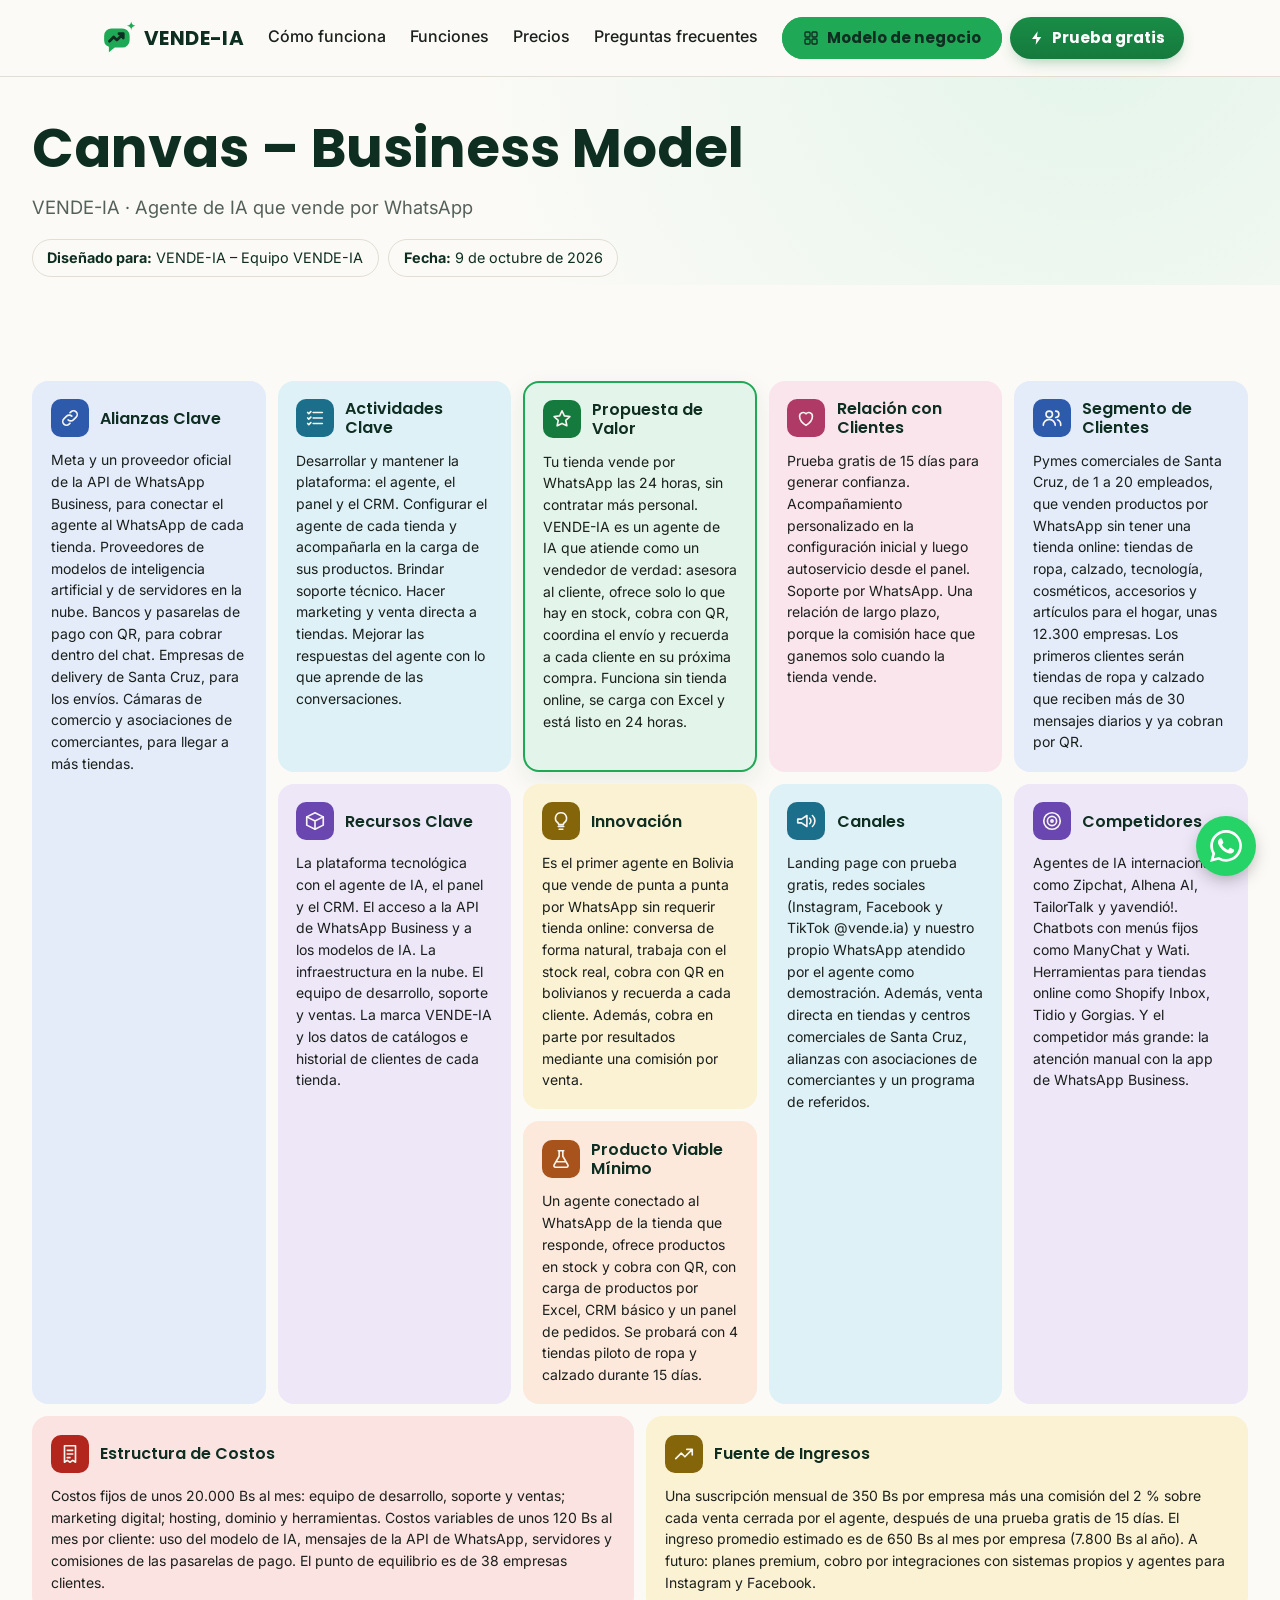
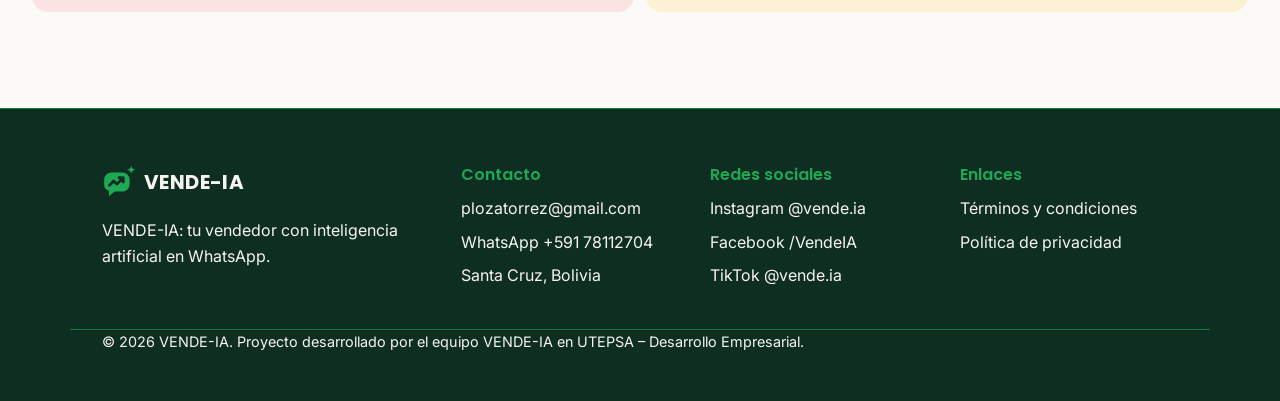
==== commit b5954395: "Rediseñar los botones "Prueba gratis" y "Modelo de negocio" del menú - "Prueba gratis": píldora con " ====
--- a/canvas.html
+++ b/canvas.html
@@ -43,6 +43,14 @@
         <span class="logo__texto">VENDE-IA</span>
       </a>
 
+      <a class="nav__boton nav__boton--prueba nav__boton--compacto" href="index.html#prueba">
+        <span class="nav__brillo" aria-hidden="true"></span>
+        <svg class="nav__boton-icono" viewBox="0 0 24 24" aria-hidden="true" focusable="false">
+          <path d="M13 2L4.5 13.5H11L10 22l8.5-11.5H12z" />
+        </svg>
+        Prueba gratis
+      </a>
+
       <button class="nav__toggle" type="button" aria-expanded="false" aria-controls="nav-menu" aria-label="Abrir menú">
         <span class="nav__toggle-linea"></span>
         <span class="nav__toggle-linea"></span>
@@ -55,9 +63,25 @@
           <li><a href="index.html#funciones">Funciones</a></li>
           <li><a href="index.html#precios">Precios</a></li>
           <li><a href="index.html#preguntas">Preguntas frecuentes</a></li>
-          <li><a href="canvas.html" aria-current="page">Modelo de negocio</a></li>
-        </ul>
-        <a class="boton boton--primario nav__cta" href="index.html#prueba">Prueba gratis</a>
+        </ul>
+        <div class="nav__acciones">
+          <a class="nav__boton nav__boton--canvas" href="canvas.html" aria-current="page">
+            <svg class="nav__boton-icono" viewBox="0 0 24 24" aria-hidden="true" focusable="false">
+              <rect x="3" y="3" width="7.5" height="7.5" rx="1.5" />
+              <rect x="13.5" y="3" width="7.5" height="7.5" rx="1.5" />
+              <rect x="3" y="13.5" width="7.5" height="7.5" rx="1.5" />
+              <rect x="13.5" y="13.5" width="7.5" height="7.5" rx="1.5" />
+            </svg>
+            Modelo de negocio
+          </a>
+          <a class="nav__boton nav__boton--prueba" href="index.html#prueba">
+            <span class="nav__brillo" aria-hidden="true"></span>
+            <svg class="nav__boton-icono" viewBox="0 0 24 24" aria-hidden="true" focusable="false">
+              <path d="M13 2L4.5 13.5H11L10 22l8.5-11.5H12z" />
+            </svg>
+            Prueba gratis
+          </a>
+        </div>
       </nav>
     </div>
   </header>
--- a/css/styles.css
+++ b/css/styles.css
@@ -27,6 +27,11 @@
   /* Botón flotante de WhatsApp (color oficial) */
   --color-whatsapp: #25D366;
   --color-whatsapp-icono: #FFFFFF;
+
+  /* Botones destacados del menú */
+  --color-boton-texto: #FFFFFF;
+  --sombra-verde: rgba(21, 122, 61, 0.45);
+  --sombra-verde-fuerte: rgba(21, 122, 61, 0.6);
 
   /* Business Model Canvas: fondo pastel + color fuerte del ícono */
   --canvas-azul: #E4ECFA;
@@ -256,6 +261,7 @@
 .logo {
   display: inline-flex;
   align-items: center;
+  flex-shrink: 0;
   gap: 0.5rem;
   text-decoration: none;
   color: var(--color-secundario);
@@ -382,10 +388,169 @@
   color: var(--color-primario-oscuro);
 }
 
-/* Página actual (por ejemplo, "Modelo de negocio" en canvas.html) */
-.nav__enlaces a[aria-current="page"] {
-  color: var(--color-primario-oscuro);
-  font-weight: 600;
+/* ---------- Botones destacados del menú ---------- */
+/* Los fondos y sombras de hover se animan con una capa ::before (opacity)
+   para mover solo transform y opacity. */
+.nav__acciones {
+  display: flex;
+  flex-direction: column;
+  gap: 0.75rem;
+}
+
+.nav__boton {
+  position: relative;
+  isolation: isolate;
+  display: inline-flex;
+  align-items: center;
+  justify-content: center;
+  gap: 0.45rem;
+  min-height: 48px;
+  padding: 0.6rem 1.25rem;
+  font-family: var(--fuente-titulos);
+  font-weight: 700;
+  font-size: 1rem;
+  line-height: 1.2;
+  text-decoration: none;
+  white-space: nowrap;
+  border-radius: 999px;
+  transition: transform 0.2s ease;
+}
+
+.nav__boton::before {
+  content: "";
+  position: absolute;
+  inset: 0;
+  z-index: -1;
+  border-radius: inherit;
+  opacity: 0;
+  transition: opacity 0.2s ease;
+  pointer-events: none;
+}
+
+.nav__boton-icono {
+  flex-shrink: 0;
+  width: 18px;
+  height: 18px;
+}
+
+.nav__boton:focus-visible {
+  outline: 3px solid var(--color-secundario);
+  outline-offset: 3px;
+  border-radius: 999px;
+}
+
+/* "Prueba gratis": el botón principal. El degradado va de un verde
+   medio a --color-primario-oscuro para que el texto blanco en negrita
+   tenga contraste suficiente (4,5:1 o más) en toda la zona del texto. */
+.nav__boton--prueba {
+  order: -1; /* en el menú del celular va primero */
+  color: var(--color-boton-texto);
+  background: var(--color-primario-oscuro);
+  background: linear-gradient(180deg,
+      color-mix(in srgb, var(--color-primario) 40%, var(--color-primario-oscuro)) 0%,
+      var(--color-primario-oscuro) 100%);
+  box-shadow: 0 6px 16px -6px var(--sombra-verde);
+}
+
+.nav__boton--prueba .nav__boton-icono {
+  fill: currentColor;
+}
+
+.nav__boton--prueba::before {
+  box-shadow: 0 14px 28px -8px var(--sombra-verde-fuerte);
+}
+
+.nav__boton--prueba:hover::before {
+  opacity: 1;
+}
+
+/* Brillo que cruza el botón */
+.nav__brillo {
+  position: absolute;
+  inset: 0;
+  border-radius: inherit;
+  overflow: hidden;
+  pointer-events: none;
+}
+
+.nav__brillo::before {
+  content: "";
+  position: absolute;
+  top: 0;
+  bottom: 0;
+  left: 0;
+  width: 45%;
+  background: linear-gradient(105deg, transparent 0%,
+      color-mix(in srgb, var(--color-boton-texto) 40%, transparent) 50%, transparent 100%);
+  transform: translateX(-120%);
+  opacity: 0;
+}
+
+/* "Modelo de negocio": secundario, se rellena de verde al pasar el cursor
+   y queda rellenado en canvas.html (página actual). */
+.nav__boton--canvas {
+  color: var(--color-secundario);
+  background: var(--color-primario-claro);
+  border: 2px solid var(--color-primario);
+}
+
+.nav__boton--canvas .nav__boton-icono {
+  fill: none;
+  stroke: currentColor;
+  stroke-width: 2;
+}
+
+.nav__boton--canvas::before {
+  inset: -2px;
+  background: var(--color-primario);
+}
+
+.nav__boton--canvas:hover::before,
+.nav__boton--canvas[aria-current="page"]::before {
+  opacity: 1;
+}
+
+/* "Prueba gratis" compacto en la barra del celular: sin ícono para no
+   apretar el logo, y solo desde 360px de ancho. */
+.nav__boton--compacto {
+  display: none;
+  min-height: 40px;
+  order: 0;
+  margin-left: auto;
+  margin-right: 0.25rem;
+  padding: 0.4rem 0.9rem;
+  font-size: 0.85rem;
+}
+
+.nav__boton--compacto .nav__boton-icono {
+  display: none;
+}
+
+@media (min-width: 360px) {
+  .nav__boton--compacto {
+    display: inline-flex;
+  }
+}
+
+@media (prefers-reduced-motion: no-preference) {
+  .nav__boton:hover {
+    transform: translateY(-2px);
+  }
+
+  .nav__boton:active {
+    transform: translateY(1px) scale(0.98);
+  }
+
+  .nav__brillo::before {
+    animation: brillo-boton 5s ease-in-out 1.5s infinite;
+  }
+}
+
+@keyframes brillo-boton {
+  0% { transform: translateX(-120%); opacity: 0; }
+  4% { opacity: 1; }
+  22% { transform: translateX(260%); opacity: 1; }
+  26%, 100% { transform: translateX(260%); opacity: 0; }
 }
 
 /* ---------- Portada ---------- */
@@ -1984,7 +2149,7 @@
   }
 
   .nav__barra {
-    gap: 1.5rem;
+    gap: 1rem; /* 1.5rem desde 1200px */
   }
 
   .nav__toggle {
@@ -1996,7 +2161,7 @@
     display: flex;
     flex-direction: row;
     align-items: center;
-    gap: 1rem; /* compacto hasta 1200px, ver abajo */
+    gap: 0.75rem; /* compacto hasta 1200px, ver abajo */
     padding: 0;
     background: transparent;
     border: 0;
@@ -2005,27 +2170,43 @@
 
   .nav__enlaces {
     display: flex;
-    gap: 0.85rem;
+    gap: 0.7rem;
   }
 
   .nav__enlaces a {
     padding: 0.5rem 0;
     border-bottom: 2px solid transparent;
-    font-size: 0.88rem;
+    font-size: 0.85rem;
     white-space: nowrap;
   }
 
-  .nav__cta {
+  .nav__boton--compacto {
+    display: none;
+  }
+
+  .nav__acciones {
+    flex-direction: row;
+    align-items: center;
     flex-shrink: 0;
-    padding: 0.6rem 1.1rem;
-    white-space: nowrap;
+    gap: 0.5rem;
+  }
+
+  .nav__boton {
+    min-height: 42px;
+    padding: 0.45rem 0.75rem;
+    font-size: 0.85rem;
+  }
+
+  .nav__boton-icono {
+    width: 15px;
+    height: 15px;
+  }
+
+  .nav__boton--prueba {
+    order: 0;
   }
 
   .nav__enlaces a:hover {
-    border-bottom-color: var(--color-primario);
-  }
-
-  .nav__enlaces a[aria-current="page"] {
     border-bottom-color: var(--color-primario);
   }
 
@@ -2198,19 +2379,29 @@
 
 /* Pantallas anchas: el menú recupera su espaciado completo */
 @media (min-width: 1200px) {
+  .nav__barra {
+    gap: 1.5rem;
+  }
+
   .nav__menu {
-    gap: 2rem;
+    gap: 1.5rem;
   }
 
   .nav__enlaces {
-    gap: 1.75rem;
+    gap: 1.5rem;
   }
 
   .nav__enlaces a {
     font-size: 1rem;
   }
 
-  .nav__cta {
-    padding: 0.7rem 1.4rem;
-  }
-}
+  .nav__boton {
+    padding: 0.55rem 1.2rem;
+    font-size: 0.95rem;
+  }
+
+  .nav__boton-icono {
+    width: 16px;
+    height: 16px;
+  }
+}
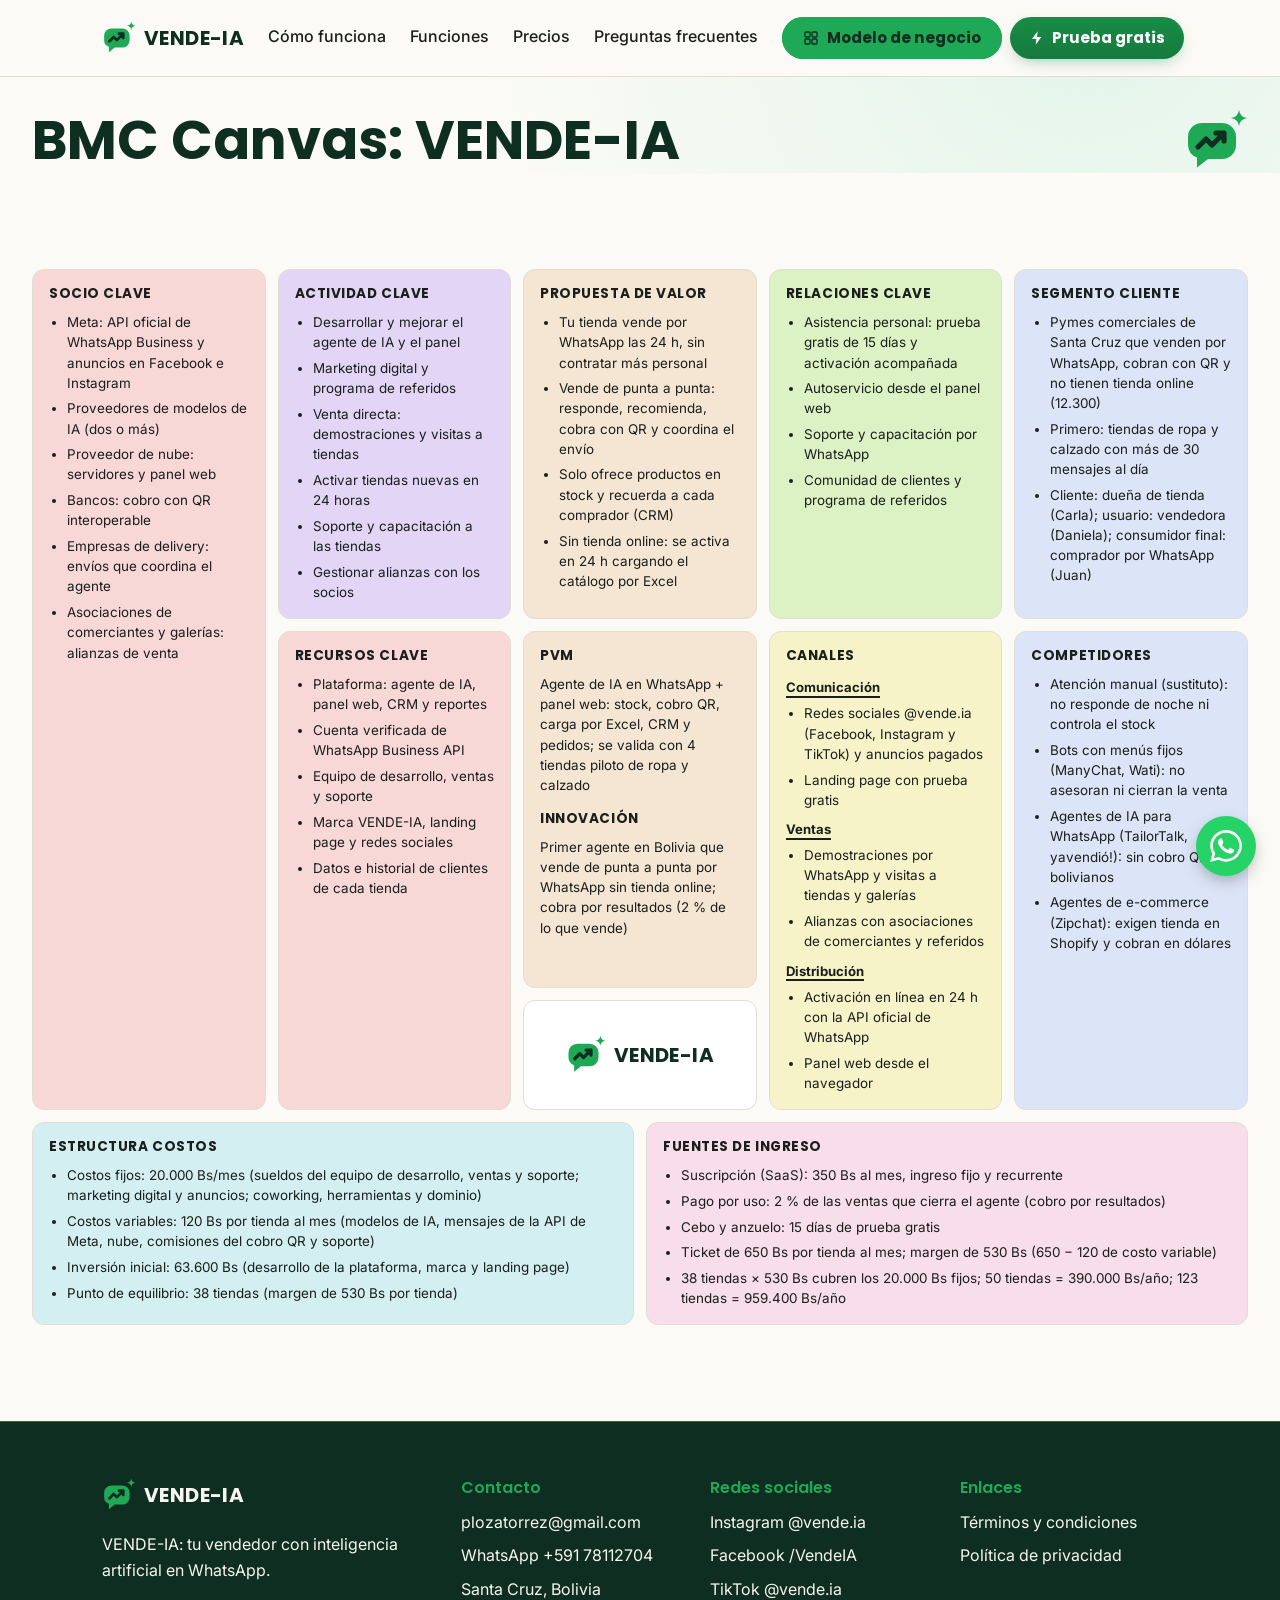
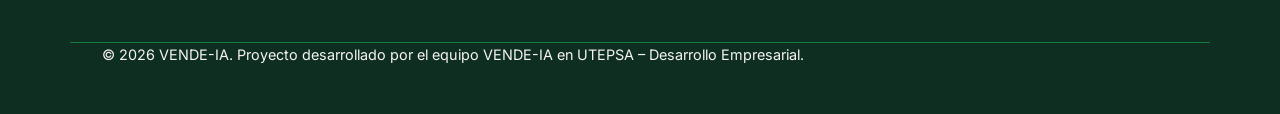
==== commit 27b72ffd: "Reemplazar el canvas por el nuevo BMC de VENDE-IA - canvas.html: nuevo encabezado "BMC Canvas: VENDE" ====
--- a/canvas.html
+++ b/canvas.html
@@ -6,7 +6,7 @@
   <meta name="viewport" content="width=device-width, initial-scale=1">
   <title>Business Model Canvas | VENDE-IA</title>
   <meta name="description"
-    content="Modelo de negocio de VENDE-IA: propuesta de valor, clientes, canales, ingresos y costos del agente de IA que vende por WhatsApp para las tiendas de Santa Cruz, Bolivia.">
+    content="Business Model Canvas de VENDE-IA: propuesta de valor, segmento de clientes, canales, socios, costos y fuentes de ingreso del agente de IA que vende por WhatsApp en Santa Cruz, Bolivia.">
   <meta name="theme-color" content="#1FA855">
 
   <meta property="og:type" content="website">
@@ -24,7 +24,7 @@
   <link
     href="https://fonts.googleapis.com/css2?family=Inter:wght@400;500;600&family=Poppins:wght@500;600;700&display=swap"
     rel="stylesheet">
-  <link rel="stylesheet" href="css/styles.css">
+  <link rel="stylesheet" href="css/styles.css?v=03d5fb92">
 </head>
 
 <body>
@@ -34,7 +34,7 @@
   <header class="nav" id="navegacion">
     <div class="contenedor nav__barra">
       <a class="logo" href="index.html" aria-label="VENDE-IA, ir al inicio">
-        <svg class="logo__icono" viewBox="0 0 32 32" aria-hidden="true" focusable="false">
+        <svg class="logo__icono" width="32" height="32" viewBox="0 0 32 32" aria-hidden="true" focusable="false">
           <path class="logo__burbuja"
             d="M9 7h10a7 7 0 0 1 7 7v4a7 7 0 0 1-7 7h-7l-5.5 4.3v-5A7 7 0 0 1 2 18v-4a7 7 0 0 1 7-7z" />
           <path class="logo__trazo" d="M7 19l4-4 3 3 6-6M16 12h4v4" />
@@ -45,7 +45,7 @@
 
       <a class="nav__boton nav__boton--prueba nav__boton--compacto" href="index.html#prueba">
         <span class="nav__brillo" aria-hidden="true"></span>
-        <svg class="nav__boton-icono" viewBox="0 0 24 24" aria-hidden="true" focusable="false">
+        <svg class="nav__boton-icono" width="24" height="24" viewBox="0 0 24 24" aria-hidden="true" focusable="false">
           <path d="M13 2L4.5 13.5H11L10 22l8.5-11.5H12z" />
         </svg>
         Prueba gratis
@@ -66,7 +66,7 @@
         </ul>
         <div class="nav__acciones">
           <a class="nav__boton nav__boton--canvas" href="canvas.html" aria-current="page">
-            <svg class="nav__boton-icono" viewBox="0 0 24 24" aria-hidden="true" focusable="false">
+            <svg class="nav__boton-icono" width="24" height="24" viewBox="0 0 24 24" aria-hidden="true" focusable="false">
               <rect x="3" y="3" width="7.5" height="7.5" rx="1.5" />
               <rect x="13.5" y="3" width="7.5" height="7.5" rx="1.5" />
               <rect x="3" y="13.5" width="7.5" height="7.5" rx="1.5" />
@@ -76,7 +76,7 @@
           </a>
           <a class="nav__boton nav__boton--prueba" href="index.html#prueba">
             <span class="nav__brillo" aria-hidden="true"></span>
-            <svg class="nav__boton-icono" viewBox="0 0 24 24" aria-hidden="true" focusable="false">
+            <svg class="nav__boton-icono" width="24" height="24" viewBox="0 0 24 24" aria-hidden="true" focusable="false">
               <path d="M13 2L4.5 13.5H11L10 22l8.5-11.5H12z" />
             </svg>
             Prueba gratis
@@ -90,146 +90,156 @@
 
     <!-- Encabezado -->
     <section class="canvas-cabecera" aria-labelledby="canvas-titulo">
-      <div class="contenedor contenedor--canvas">
-        <h1 id="canvas-titulo">Canvas – Business Model</h1>
-        <p class="canvas-cabecera__subtitulo">VENDE-IA · Agente de IA que vende por WhatsApp</p>
-        <ul class="canvas-cabecera__etiquetas lista-limpia">
-          <li><strong>Diseñado para:</strong> <span>VENDE-IA</span> – <span>Equipo VENDE-IA</span></li>
-          <li><strong>Fecha:</strong> <time datetime="2026-10-09">9 de octubre de 2026</time></li>
-        </ul>
+      <div class="contenedor contenedor--canvas canvas-cabecera__fila">
+        <h1 id="canvas-titulo">BMC Canvas: VENDE-IA</h1>
+        <svg class="canvas-cabecera__logo" width="64" height="64" viewBox="0 0 32 32" aria-hidden="true" focusable="false">
+          <path class="logo__burbuja"
+            d="M9 7h10a7 7 0 0 1 7 7v4a7 7 0 0 1-7 7h-7l-5.5 4.3v-5A7 7 0 0 1 2 18v-4a7 7 0 0 1 7-7z" />
+          <path class="logo__trazo" d="M7 19l4-4 3 3 6-6M16 12h4v4" />
+          <path class="logo__chispa" d="M27.5.5q.5 3.5 4 4-3.5.5-4 4-.5-3.5-4-4 3.5-.5 4-4z" />
+        </svg>
       </div>
     </section>
 
-    <!-- Canvas. El orden del HTML es el orden de lectura en celular;
-         en escritorio cada bloque se ubica con grid-template-areas. -->
+    <!-- Business Model Canvas. El orden del HTML es el orden de lectura en
+         celular; en escritorio cada bloque se ubica con grid-template-areas. -->
     <section class="seccion canvas-seccion" aria-label="Business Model Canvas de VENDE-IA">
       <div class="contenedor contenedor--canvas">
         <div class="canvas">
 
-          <article class="bloque bloque--verde bloque--propuesta revelar">
-            <div class="bloque__cabecera">
-              <span class="bloque__icono"><svg viewBox="0 0 24 24" aria-hidden="true" focusable="false">
-                  <path d="M12 3l2.6 5.6 6 .7-4.5 4.1 1.2 6L12 16.8l-5.3 2.6 1.2-6-4.5-4.1 6-.7z" />
-                </svg></span>
-              <h2>Propuesta de Valor</h2>
-            </div>
-            <p>Tu tienda vende por WhatsApp las 24 horas, sin contratar más personal. VENDE-IA es un agente de IA que atiende como un vendedor de verdad: asesora al cliente, ofrece solo lo que hay en stock, cobra con QR, coordina el envío y recuerda a cada cliente en su próxima compra. Funciona sin tienda online, se carga con Excel y está listo en 24 horas.</p>
-          </article>
-
-          <article class="bloque bloque--azul bloque--segmento revelar">
-            <div class="bloque__cabecera">
-              <span class="bloque__icono"><svg viewBox="0 0 24 24" aria-hidden="true" focusable="false">
-                  <circle cx="9" cy="8" r="3.5" />
-                  <path d="M2.5 20a6.5 6.5 0 0 1 13 0M16 4.5a3.5 3.5 0 0 1 0 7M18 14a6 6 0 0 1 3.5 6" />
-                </svg></span>
-              <h2>Segmento de Clientes</h2>
-            </div>
-            <p>Pymes comerciales de Santa Cruz, de 1 a 20 empleados, que venden productos por WhatsApp sin tener una tienda online: tiendas de ropa, calzado, tecnología, cosméticos, accesorios y artículos para el hogar, unas 12.300 empresas. Los primeros clientes serán tiendas de ropa y calzado que reciben más de 30 mensajes diarios y ya cobran por QR.</p>
-          </article>
-
-          <article class="bloque bloque--celeste bloque--canales revelar">
-            <div class="bloque__cabecera">
-              <span class="bloque__icono"><svg viewBox="0 0 24 24" aria-hidden="true" focusable="false">
-                  <path d="M3 10v4h4l6 4V6l-6 4zM16 9a4 4 0 0 1 0 6M19 6a8 8 0 0 1 0 12" />
-                </svg></span>
-              <h2>Canales</h2>
-            </div>
-            <p>Landing page con prueba gratis, redes sociales (Instagram, Facebook y TikTok @vende.ia) y nuestro propio WhatsApp atendido por el agente como demostración. Además, venta directa en tiendas y centros comerciales de Santa Cruz, alianzas con asociaciones de comerciantes y un programa de referidos.</p>
-          </article>
-
-          <article class="bloque bloque--rosa bloque--relacion revelar">
-            <div class="bloque__cabecera">
-              <span class="bloque__icono"><svg viewBox="0 0 24 24" aria-hidden="true" focusable="false">
-                  <path d="M12 20s-7-4.4-7-10a4 4 0 0 1 7-2.6A4 4 0 0 1 19 10c0 5.6-7 10-7 10z" />
-                </svg></span>
-              <h2>Relación con Clientes</h2>
-            </div>
-            <p>Prueba gratis de 15 días para generar confianza. Acompañamiento personalizado en la configuración inicial y luego autoservicio desde el panel. Soporte por WhatsApp. Una relación de largo plazo, porque la comisión hace que ganemos solo cuando la tienda vende.</p>
-          </article>
-
-          <article class="bloque bloque--amarillo bloque--ingresos revelar">
-            <div class="bloque__cabecera">
-              <span class="bloque__icono"><svg viewBox="0 0 24 24" aria-hidden="true" focusable="false">
-                  <path d="M3 17l6-6 4 4 8-8M15 7h6v6" />
-                </svg></span>
-              <h2>Fuente de Ingresos</h2>
-            </div>
-            <p>Una suscripción mensual de 350 Bs por empresa más una comisión del 2 % sobre cada venta cerrada por el agente, después de una prueba gratis de 15 días. El ingreso promedio estimado es de 650 Bs al mes por empresa (7.800 Bs al año). A futuro: planes premium, cobro por integraciones con sistemas propios y agentes para Instagram y Facebook.</p>
-          </article>
-
-          <article class="bloque bloque--celeste bloque--actividades revelar">
-            <div class="bloque__cabecera">
-              <span class="bloque__icono"><svg viewBox="0 0 24 24" aria-hidden="true" focusable="false">
-                  <path d="M10 6h10M10 12h10M10 18h10M4 6l1.2 1.2L7.5 5M4 12l1.2 1.2L7.5 11M4 18l1.2 1.2L7.5 17" />
-                </svg></span>
-              <h2>Actividades Clave</h2>
-            </div>
-            <p>Desarrollar y mantener la plataforma: el agente, el panel y el CRM. Configurar el agente de cada tienda y acompañarla en la carga de sus productos. Brindar soporte técnico. Hacer marketing y venta directa a tiendas. Mejorar las respuestas del agente con lo que aprende de las conversaciones.</p>
-          </article>
-
-          <article class="bloque bloque--lila bloque--recursos revelar">
-            <div class="bloque__cabecera">
-              <span class="bloque__icono"><svg viewBox="0 0 24 24" aria-hidden="true" focusable="false">
-                  <path d="M3 7.5L12 3l9 4.5v9L12 21l-9-4.5z" />
-                  <path d="M3 7.5l9 4.5 9-4.5M12 12v9" />
-                </svg></span>
-              <h2>Recursos Clave</h2>
-            </div>
-            <p>La plataforma tecnológica con el agente de IA, el panel y el CRM. El acceso a la API de WhatsApp Business y a los modelos de IA. La infraestructura en la nube. El equipo de desarrollo, soporte y ventas. La marca VENDE-IA y los datos de catálogos e historial de clientes de cada tienda.</p>
-          </article>
-
-          <article class="bloque bloque--azul bloque--alianzas revelar">
-            <div class="bloque__cabecera">
-              <span class="bloque__icono"><svg viewBox="0 0 24 24" aria-hidden="true" focusable="false">
-                  <path d="M10 14a4 4 0 0 0 5.7 0l3-3a4 4 0 0 0-5.7-5.7l-1 1M14 10a4 4 0 0 0-5.7 0l-3 3a4 4 0 0 0 5.7 5.7l1-1" />
-                </svg></span>
-              <h2>Alianzas Clave</h2>
-            </div>
-            <p>Meta y un proveedor oficial de la API de WhatsApp Business, para conectar el agente al WhatsApp de cada tienda. Proveedores de modelos de inteligencia artificial y de servidores en la nube. Bancos y pasarelas de pago con QR, para cobrar dentro del chat. Empresas de delivery de Santa Cruz, para los envíos. Cámaras de comercio y asociaciones de comerciantes, para llegar a más tiendas.</p>
-          </article>
-
-          <article class="bloque bloque--rojo bloque--costos revelar">
-            <div class="bloque__cabecera">
-              <span class="bloque__icono"><svg viewBox="0 0 24 24" aria-hidden="true" focusable="false">
-                  <path d="M6 3h12v18l-3-2-3 2-3-2-3 2z" />
-                  <path d="M9 8h6M9 12h6M9 16h3" />
-                </svg></span>
-              <h2>Estructura de Costos</h2>
-            </div>
-            <p>Costos fijos de unos 20.000 Bs al mes: equipo de desarrollo, soporte y ventas; marketing digital; hosting, dominio y herramientas. Costos variables de unos 120 Bs al mes por cliente: uso del modelo de IA, mensajes de la API de WhatsApp, servidores y comisiones de las pasarelas de pago. El punto de equilibrio es de 38 empresas clientes.</p>
-          </article>
-
-          <article class="bloque bloque--amarillo bloque--innovacion revelar">
-            <div class="bloque__cabecera">
-              <span class="bloque__icono"><svg viewBox="0 0 24 24" aria-hidden="true" focusable="false">
-                  <path d="M9 18h6M10 21h4M12 3a6 6 0 0 0-3.5 10.9c.6.5 1 1.2 1 2.1h5c0-.9.4-1.6 1-2.1A6 6 0 0 0 12 3z" />
-                </svg></span>
-              <h2>Innovación</h2>
-            </div>
-            <p>Es el primer agente en Bolivia que vende de punta a punta por WhatsApp sin requerir tienda online: conversa de forma natural, trabaja con el stock real, cobra con QR en bolivianos y recuerda a cada cliente. Además, cobra en parte por resultados mediante una comisión por venta.</p>
-          </article>
-
-          <article class="bloque bloque--durazno bloque--pmv revelar">
-            <div class="bloque__cabecera">
-              <span class="bloque__icono"><svg viewBox="0 0 24 24" aria-hidden="true" focusable="false">
-                  <path d="M9 3h6M10 3v6l-5.5 9.5A1.7 1.7 0 0 0 6 21h12a1.7 1.7 0 0 0 1.5-2.5L14 9V3M7 15h10" />
-                </svg></span>
-              <h2>Producto Viable Mínimo</h2>
-            </div>
-            <p>Un agente conectado al WhatsApp de la tienda que responde, ofrece productos en stock y cobra con QR, con carga de productos por Excel, CRM básico y un panel de pedidos. Se probará con 4 tiendas piloto de ropa y calzado durante 15 días.</p>
-          </article>
-
-          <article class="bloque bloque--lila bloque--competidores revelar">
-            <div class="bloque__cabecera">
-              <span class="bloque__icono"><svg viewBox="0 0 24 24" aria-hidden="true" focusable="false">
-                  <circle cx="12" cy="12" r="9" />
-                  <circle cx="12" cy="12" r="5" />
-                  <circle cx="12" cy="12" r="1.2" />
-                </svg></span>
-              <h2>Competidores</h2>
-            </div>
-            <p>Agentes de IA internacionales como Zipchat, Alhena AI, TailorTalk y yavendió!. Chatbots con menús fijos como ManyChat y Wati. Herramientas para tiendas online como Shopify Inbox, Tidio y Gorgias. Y el competidor más grande: la atención manual con la app de WhatsApp Business.</p>
-          </article>
+          <article class="bloque bloque--propuesta revelar">
+            <h2>Propuesta de Valor</h2>
+            <ul>
+              <li>Tu tienda vende por WhatsApp las 24 h, sin contratar más personal</li>
+              <li>Vende de punta a punta: responde, recomienda, cobra con QR y coordina el envío</li>
+              <li>Solo ofrece productos en stock y recuerda a cada comprador (CRM)</li>
+              <li>Sin tienda online: se activa en 24 h cargando el catálogo por Excel</li>
+            </ul>
+          </article>
+
+          <article class="bloque bloque--segmento revelar">
+            <h2>Segmento Cliente</h2>
+            <ul>
+              <li>Pymes comerciales de Santa Cruz que venden por WhatsApp, cobran con QR y no tienen tienda online (12.300)</li>
+              <li>Primero: tiendas de ropa y calzado con más de 30 mensajes al día</li>
+              <li>Cliente: dueña de tienda (Carla); usuario: vendedora (Daniela); consumidor final: comprador por WhatsApp (Juan)</li>
+            </ul>
+          </article>
+
+          <article class="bloque bloque--canales revelar">
+            <h2>Canales</h2>
+            <h3 class="bloque__subtitulo">Comunicación</h3>
+            <ul>
+              <li>Redes sociales @vende.ia (Facebook, Instagram y TikTok) y anuncios pagados</li>
+              <li>Landing page con prueba gratis</li>
+            </ul>
+            <h3 class="bloque__subtitulo">Ventas</h3>
+            <ul>
+              <li>Demostraciones por WhatsApp y visitas a tiendas y galerías</li>
+              <li>Alianzas con asociaciones de comerciantes y referidos</li>
+            </ul>
+            <h3 class="bloque__subtitulo">Distribución</h3>
+            <ul>
+              <li>Activación en línea en 24 h con la API oficial de WhatsApp</li>
+              <li>Panel web desde el navegador</li>
+            </ul>
+          </article>
+
+          <article class="bloque bloque--relaciones revelar">
+            <h2>Relaciones Clave</h2>
+            <ul>
+              <li>Asistencia personal: prueba gratis de 15 días y activación acompañada</li>
+              <li>Autoservicio desde el panel web</li>
+              <li>Soporte y capacitación por WhatsApp</li>
+              <li>Comunidad de clientes y programa de referidos</li>
+            </ul>
+          </article>
+
+          <article class="bloque bloque--ingresos revelar">
+            <h2>Fuentes de Ingreso</h2>
+            <ul>
+              <li>Suscripción (SaaS): 350 Bs al mes, ingreso fijo y recurrente</li>
+              <li>Pago por uso: 2 % de las ventas que cierra el agente (cobro por resultados)</li>
+              <li>Cebo y anzuelo: 15 días de prueba gratis</li>
+              <li>Ticket de 650 Bs por tienda al mes; margen de 530 Bs (650 − 120 de costo variable)</li>
+              <li>38 tiendas × 530 Bs cubren los 20.000 Bs fijos; 50 tiendas = 390.000 Bs/año; 123 tiendas = 959.400 Bs/año</li>
+            </ul>
+          </article>
+
+          <article class="bloque bloque--actividad revelar">
+            <h2>Actividad Clave</h2>
+            <ul>
+              <li>Desarrollar y mejorar el agente de IA y el panel</li>
+              <li>Marketing digital y programa de referidos</li>
+              <li>Venta directa: demostraciones y visitas a tiendas</li>
+              <li>Activar tiendas nuevas en 24 horas</li>
+              <li>Soporte y capacitación a las tiendas</li>
+              <li>Gestionar alianzas con los socios</li>
+            </ul>
+          </article>
+
+          <article class="bloque bloque--recursos revelar">
+            <h2>Recursos Clave</h2>
+            <ul>
+              <li>Plataforma: agente de IA, panel web, CRM y reportes</li>
+              <li>Cuenta verificada de WhatsApp Business API</li>
+              <li>Equipo de desarrollo, ventas y soporte</li>
+              <li>Marca VENDE-IA, landing page y redes sociales</li>
+              <li>Datos e historial de clientes de cada tienda</li>
+            </ul>
+          </article>
+
+          <article class="bloque bloque--socio revelar">
+            <h2>Socio Clave</h2>
+            <ul>
+              <li>Meta: API oficial de WhatsApp Business y anuncios en Facebook e Instagram</li>
+              <li>Proveedores de modelos de IA (dos o más)</li>
+              <li>Proveedor de nube: servidores y panel web</li>
+              <li>Bancos: cobro con QR interoperable</li>
+              <li>Empresas de delivery: envíos que coordina el agente</li>
+              <li>Asociaciones de comerciantes y galerías: alianzas de venta</li>
+            </ul>
+          </article>
+
+          <article class="bloque bloque--costos revelar">
+            <h2>Estructura Costos</h2>
+            <ul>
+              <li>Costos fijos: 20.000 Bs/mes (sueldos del equipo de desarrollo, ventas y soporte; marketing digital y anuncios; coworking, herramientas y dominio)</li>
+              <li>Costos variables: 120 Bs por tienda al mes (modelos de IA, mensajes de la API de Meta, nube, comisiones del cobro QR y soporte)</li>
+              <li>Inversión inicial: 63.600 Bs (desarrollo de la plataforma, marca y landing page)</li>
+              <li>Punto de equilibrio: 38 tiendas (margen de 530 Bs por tienda)</li>
+            </ul>
+          </article>
+
+          <article class="bloque bloque--pvm revelar">
+            <h2>PVM</h2>
+            <p>Agente de IA en WhatsApp + panel web: stock, cobro QR, carga por Excel, CRM y pedidos; se valida con 4 tiendas piloto de ropa y calzado</p>
+            <h2>Innovación</h2>
+            <p>Primer agente en Bolivia que vende de punta a punta por WhatsApp sin tienda online; cobra por resultados (2 % de lo que vende)</p>
+          </article>
+
+          <article class="bloque bloque--competidores revelar">
+            <h2>Competidores</h2>
+            <ul>
+              <li>Atención manual (sustituto): no responde de noche ni controla el stock</li>
+              <li>Bots con menús fijos (ManyChat, Wati): no asesoran ni cierran la venta</li>
+              <li>Agentes de IA para WhatsApp (TailorTalk, yavendió!): sin cobro QR en bolivianos</li>
+              <li>Agentes de e-commerce (Zipchat): exigen tienda en Shopify y cobran en dólares</li>
+            </ul>
+          </article>
+
+          <!-- Tarjeta decorativa solo con el logo (solo en escritorio) -->
+          <div class="bloque bloque--logo" aria-hidden="true">
+            <span class="logo">
+              <svg class="logo__icono" width="32" height="32" viewBox="0 0 32 32" focusable="false">
+                <path class="logo__burbuja"
+                  d="M9 7h10a7 7 0 0 1 7 7v4a7 7 0 0 1-7 7h-7l-5.5 4.3v-5A7 7 0 0 1 2 18v-4a7 7 0 0 1 7-7z" />
+                <path class="logo__trazo" d="M7 19l4-4 3 3 6-6M16 12h4v4" />
+                <path class="logo__chispa" d="M27.5.5q.5 3.5 4 4-3.5.5-4 4-.5-3.5-4-4 3.5-.5 4-4z" />
+              </svg>
+              <span class="logo__texto">VENDE-IA</span>
+            </span>
+          </div>
 
         </div>
       </div>
@@ -241,7 +251,7 @@
     <div class="contenedor pie__grid">
       <div class="pie__marca">
         <a class="logo logo--claro" href="index.html" aria-label="VENDE-IA, ir al inicio">
-          <svg class="logo__icono" viewBox="0 0 32 32" aria-hidden="true" focusable="false">
+          <svg class="logo__icono" width="32" height="32" viewBox="0 0 32 32" aria-hidden="true" focusable="false">
             <path class="logo__burbuja"
               d="M9 7h10a7 7 0 0 1 7 7v4a7 7 0 0 1-7 7h-7l-5.5 4.3v-5A7 7 0 0 1 2 18v-4a7 7 0 0 1 7-7z" />
             <path class="logo__trazo" d="M7 19l4-4 3 3 6-6M16 12h4v4" />
@@ -289,13 +299,13 @@
 
   <a class="whatsapp-flotante" href="https://wa.me/59178112704" target="_blank" rel="noopener noreferrer"
     aria-label="Escríbenos por WhatsApp (se abre en una pestaña nueva)">
-    <svg viewBox="0 0 24 24" aria-hidden="true" focusable="false">
+    <svg width="24" height="24" viewBox="0 0 24 24" aria-hidden="true" focusable="false">
       <path
         d="M17.472 14.382c-.297-.149-1.758-.867-2.03-.967-.273-.099-.471-.148-.67.15-.197.297-.767.966-.94 1.164-.173.199-.347.223-.644.075-.297-.15-1.255-.463-2.39-1.475-.883-.788-1.48-1.761-1.653-2.059-.173-.297-.018-.458.13-.606.134-.133.298-.347.446-.52.149-.174.198-.298.298-.497.099-.198.05-.371-.025-.52-.075-.149-.669-1.612-.916-2.207-.242-.579-.487-.5-.669-.51-.173-.008-.371-.01-.57-.01-.198 0-.52.074-.792.372-.272.297-1.04 1.016-1.04 2.479 0 1.462 1.065 2.875 1.213 3.074.149.198 2.096 3.2 5.077 4.487.709.306 1.262.489 1.694.625.712.227 1.36.195 1.871.118.571-.085 1.758-.719 2.006-1.413.248-.694.248-1.289.173-1.413-.074-.124-.272-.198-.57-.347m-5.421 7.403h-.004a9.87 9.87 0 01-5.031-1.378l-.361-.214-3.741.982.998-3.648-.235-.374a9.86 9.86 0 01-1.51-5.26c.001-5.45 4.436-9.884 9.888-9.884 2.64 0 5.122 1.03 6.988 2.898a9.825 9.825 0 012.893 6.994c-.003 5.45-4.437 9.884-9.885 9.884m8.413-18.297A11.815 11.815 0 0012.05 0C5.495 0 .16 5.335.157 11.892c0 2.096.547 4.142 1.588 5.945L.057 24l6.305-1.654a11.882 11.882 0 005.683 1.448h.005c6.554 0 11.89-5.335 11.893-11.893a11.821 11.821 0 00-3.48-8.413Z" />
     </svg>
   </a>
 
-  <script src="js/main.js"></script>
+  <script src="js/main.js?v=827ca81e"></script>
 </body>
 
 </html>
--- a/css/styles.css
+++ b/css/styles.css
@@ -33,23 +33,19 @@
   --sombra-verde: rgba(21, 122, 61, 0.45);
   --sombra-verde-fuerte: rgba(21, 122, 61, 0.6);
 
-  /* Business Model Canvas: fondo pastel + color fuerte del ícono */
-  --canvas-azul: #E4ECFA;
-  --canvas-azul-fuerte: #2E5AAC;
-  --canvas-celeste: #DDF1F6;
-  --canvas-celeste-fuerte: #1B6F8A;
-  --canvas-verde: #E3F5EA;
-  --canvas-verde-fuerte: #157A3D;
-  --canvas-rosa: #FBE5ED;
-  --canvas-rosa-fuerte: #B03A66;
-  --canvas-lila: #EEE7F8;
-  --canvas-lila-fuerte: #6A47B0;
-  --canvas-amarillo: #FBF2D3;
-  --canvas-amarillo-fuerte: #85650A;
-  --canvas-durazno: #FDE9DC;
-  --canvas-durazno-fuerte: #A8531B;
-  --canvas-rojo: #FBE3E1;
-  --canvas-rojo-fuerte: #B3261E;
+  /* Business Model Canvas: fondo suave de cada bloque */
+  --bmc-socio: #F8D7D7;
+  --bmc-actividad: #E3D5F5;
+  --bmc-recursos: #F8D7D7;
+  --bmc-propuesta: #F5E6D3;
+  --bmc-pvm: #F5E6D3;
+  --bmc-relaciones: #DDF2C4;
+  --bmc-canales: #F7F3C9;
+  --bmc-segmento: #DCE5F7;
+  --bmc-competidores: #DCE5F7;
+  --bmc-costos: #D3EFF2;
+  --bmc-ingresos: #F8DDEB;
+  --bmc-logo: #FFFFFF;
 
   /* Productos dibujados dentro del chat */
   --producto-blanco: #FFFFFF;
@@ -1969,114 +1965,106 @@
 }
 
 .canvas-cabecera {
-  padding: calc(var(--alto-nav) + 2.5rem) 0 0.5rem;
+  padding: calc(var(--alto-nav) + 2rem) 0 0;
   background:
     radial-gradient(circle at 85% 0%, var(--color-primario-claro) 0, transparent 55%),
     var(--color-fondo);
 }
 
+.canvas-cabecera__fila {
+  display: flex;
+  align-items: center;
+  justify-content: space-between;
+  gap: 1rem;
+}
+
 .canvas-cabecera h1 {
-  color: var(--color-secundario);
-}
-
-.canvas-cabecera__subtitulo {
-  font-size: 1.15rem;
-  color: var(--color-texto-suave);
-}
-
-.canvas-cabecera__etiquetas {
-  display: flex;
-  flex-wrap: wrap;
-  gap: 0.6rem;
-}
-
-.canvas-cabecera__etiquetas li {
-  padding: 0.4rem 0.9rem;
-  font-size: 0.9rem;
-  color: var(--color-secundario);
-  background: var(--color-fondo);
-  border: 1px solid var(--color-borde);
-  border-radius: 999px;
-}
-
-.canvas-cabecera__etiquetas span {
-  white-space: nowrap;
+  margin: 0;
+  color: var(--color-secundario);
+}
+
+.canvas-cabecera__logo {
+  flex-shrink: 0;
+  width: 48px;
+  height: 48px;
 }
 
 .canvas-seccion {
-  padding-top: 2rem;
+  padding-top: 1.5rem;
 }
 
 .canvas {
   display: grid;
-  gap: 1rem;
+  gap: 0.85rem;
 }
 
 .bloque {
-  --bloque-fondo: var(--canvas-verde);
-  --bloque-fuerte: var(--canvas-verde-fuerte);
-  padding: 1.25rem;
-  background: var(--bloque-fondo);
-  border: 1px solid transparent;
-  border-radius: var(--radio-borde);
-}
-
-.bloque--azul { --bloque-fondo: var(--canvas-azul); --bloque-fuerte: var(--canvas-azul-fuerte); }
-.bloque--celeste { --bloque-fondo: var(--canvas-celeste); --bloque-fuerte: var(--canvas-celeste-fuerte); }
-.bloque--verde { --bloque-fondo: var(--canvas-verde); --bloque-fuerte: var(--canvas-verde-fuerte); }
-.bloque--rosa { --bloque-fondo: var(--canvas-rosa); --bloque-fuerte: var(--canvas-rosa-fuerte); }
-.bloque--lila { --bloque-fondo: var(--canvas-lila); --bloque-fuerte: var(--canvas-lila-fuerte); }
-.bloque--amarillo { --bloque-fondo: var(--canvas-amarillo); --bloque-fuerte: var(--canvas-amarillo-fuerte); }
-.bloque--durazno { --bloque-fondo: var(--canvas-durazno); --bloque-fuerte: var(--canvas-durazno-fuerte); }
-.bloque--rojo { --bloque-fondo: var(--canvas-rojo); --bloque-fuerte: var(--canvas-rojo-fuerte); }
-
-/* La propuesta de valor es el centro del canvas */
-.bloque--propuesta {
-  border: 2px solid var(--color-primario);
-  box-shadow: var(--sombra);
-}
-
-.bloque__cabecera {
-  display: flex;
-  align-items: center;
-  gap: 0.7rem;
-  margin-bottom: 0.75rem;
-}
-
-.bloque__icono {
-  display: grid;
-  place-items: center;
-  flex-shrink: 0;
-  width: 38px;
-  height: 38px;
-  border-radius: 10px;
-  background: var(--bloque-fuerte);
-  color: var(--color-texto-claro);
-}
-
-.bloque__icono svg {
-  width: 22px;
-  height: 22px;
-  fill: none;
-  stroke: currentColor;
-  stroke-width: 1.8;
-  stroke-linecap: round;
-  stroke-linejoin: round;
-}
+  padding: 1.1rem 1.2rem;
+  color: var(--color-texto);
+  background: var(--bloque-fondo, var(--color-fondo));
+  border: 1px solid var(--color-borde);
+  border-radius: 12px;
+}
+
+.bloque--socio { --bloque-fondo: var(--bmc-socio); }
+.bloque--actividad { --bloque-fondo: var(--bmc-actividad); }
+.bloque--recursos { --bloque-fondo: var(--bmc-recursos); }
+.bloque--propuesta { --bloque-fondo: var(--bmc-propuesta); }
+.bloque--pvm { --bloque-fondo: var(--bmc-pvm); }
+.bloque--relaciones { --bloque-fondo: var(--bmc-relaciones); }
+.bloque--canales { --bloque-fondo: var(--bmc-canales); }
+.bloque--segmento { --bloque-fondo: var(--bmc-segmento); }
+.bloque--competidores { --bloque-fondo: var(--bmc-competidores); }
+.bloque--costos { --bloque-fondo: var(--bmc-costos); }
+.bloque--ingresos { --bloque-fondo: var(--bmc-ingresos); }
 
 .bloque h2 {
+  margin: 0 0 0.6rem;
+  font-size: 0.95rem;
+  font-weight: 700;
+  letter-spacing: 0.04em;
+  text-transform: uppercase;
+  color: var(--color-texto);
+}
+
+.bloque p + h2 {
+  margin-top: 1rem;
+}
+
+.bloque__subtitulo {
+  display: inline-block;
+  margin: 0.75rem 0 0.35rem;
+  font-family: var(--fuente-texto);
+  font-size: 0.9rem;
+  font-weight: 700;
+  color: var(--color-texto);
+  border-bottom: 2px solid var(--color-texto);
+}
+
+.bloque h2 + .bloque__subtitulo {
+  margin-top: 0;
+}
+
+.bloque ul {
   margin: 0;
-  font-size: 1.1rem;
-  font-weight: 600;
-  color: var(--color-secundario);
-}
-
-.bloque p {
+  padding-left: 1.15rem;
+  list-style: disc;
+}
+
+.bloque li + li {
+  margin-top: 0.35rem;
+}
+
+.bloque p,
+.bloque li {
   margin: 0;
-  font-size: 0.95rem;
-  line-height: 1.55;
-  color: var(--color-texto);
-  hyphens: auto;
+  font-size: 0.92rem;
+  line-height: 1.5;
+}
+
+/* La tarjeta solo con el logo aparece únicamente en escritorio */
+.bloque--logo {
+  display: none;
 }
 
 /* ---------- Animaciones al hacer scroll ---------- */
@@ -2210,41 +2198,67 @@
     border-bottom-color: var(--color-primario);
   }
 
-  /* Canvas real: 5 columnas arriba y 2 abajo (10 pistas para partir al medio) */
+  /* Canvas: 5 columnas arriba y 2 abajo (10 pistas para partir al medio) */
+  .canvas-cabecera__logo {
+    width: 64px;
+    height: 64px;
+  }
+
+  .canvas-seccion {
+    padding-top: 2rem;
+  }
+
   .canvas {
     grid-template-columns: repeat(10, minmax(0, 1fr));
     grid-template-areas:
-      "ali ali act act pro pro rel rel seg seg"
-      "ali ali rec rec inn inn can can com com"
-      "ali ali rec rec pmv pmv can can com com"
+      "soc soc act act pro pro rel rel seg seg"
+      "soc soc rec rec pvm pvm can can com com"
+      "soc soc rec rec logo logo can can com com"
       "cos cos cos cos cos ing ing ing ing ing";
     gap: 0.75rem;
   }
 
   .bloque {
-    padding: 1.1rem;
+    padding: 1rem;
   }
 
   .bloque h2 {
-    font-size: 1rem;
-  }
-
-  .bloque p {
-    font-size: 0.875rem;
-  }
-
-  .bloque--alianzas { grid-area: ali; }
-  .bloque--actividades { grid-area: act; }
+    font-size: 0.85rem;
+  }
+
+  .bloque__subtitulo {
+    font-size: 0.82rem;
+  }
+
+  .bloque p,
+  .bloque li {
+    font-size: 0.84rem;
+  }
+
+  .bloque--socio { grid-area: soc; }
+  .bloque--actividad { grid-area: act; }
   .bloque--recursos { grid-area: rec; }
   .bloque--propuesta { grid-area: pro; }
-  .bloque--innovacion { grid-area: inn; }
-  .bloque--pmv { grid-area: pmv; }
-  .bloque--relacion { grid-area: rel; }
+  .bloque--pvm { grid-area: pvm; }
+  .bloque--relaciones { grid-area: rel; }
   .bloque--canales { grid-area: can; }
   .bloque--segmento { grid-area: seg; }
   .bloque--competidores { grid-area: com; }
   .bloque--costos { grid-area: cos; }
   .bloque--ingresos { grid-area: ing; }
+
+  .bloque--logo {
+    grid-area: logo;
+    display: grid;
+    place-items: center;
+    padding: 1.1rem;
+    background: var(--bmc-logo);
+  }
+
+  .bloque--logo .logo__icono {
+    width: 40px;
+    height: 40px;
+  }
 
   /* En escritorio la portada vuelve al diseño claro original */
   .hero {
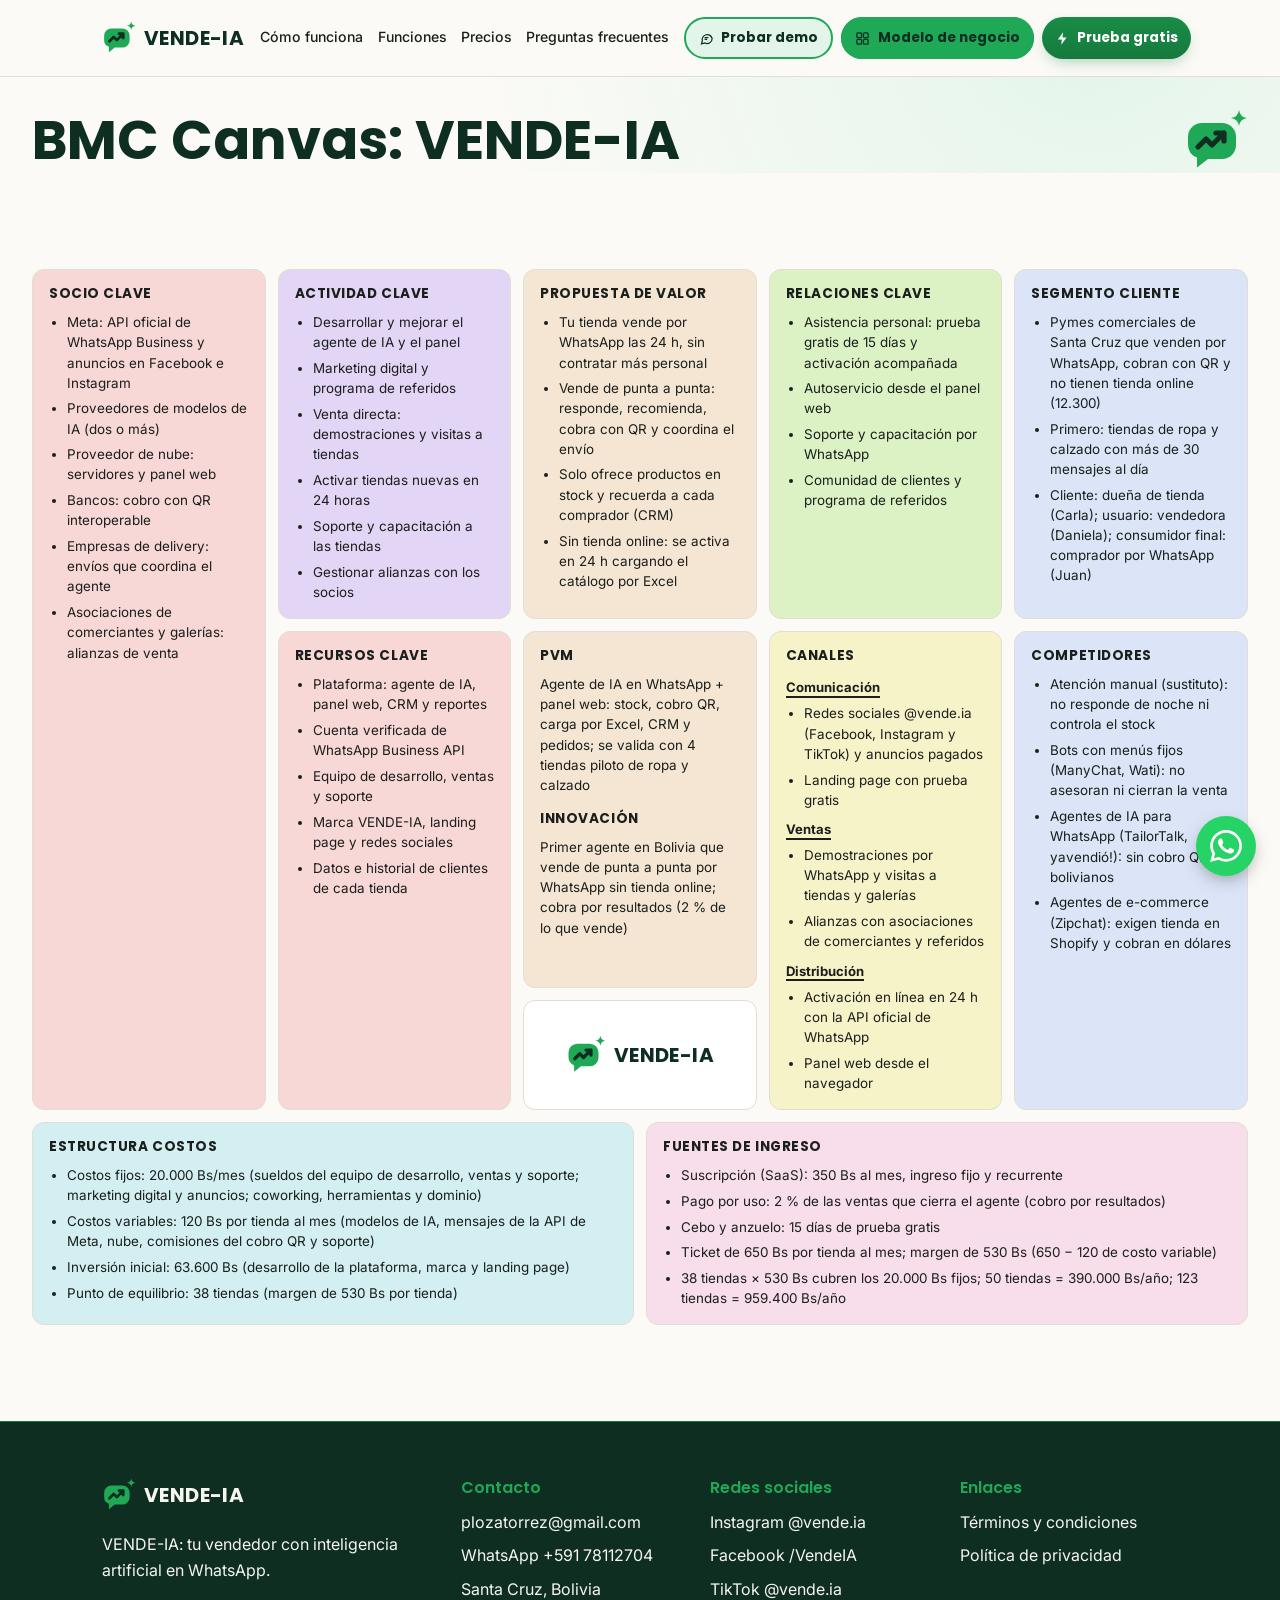
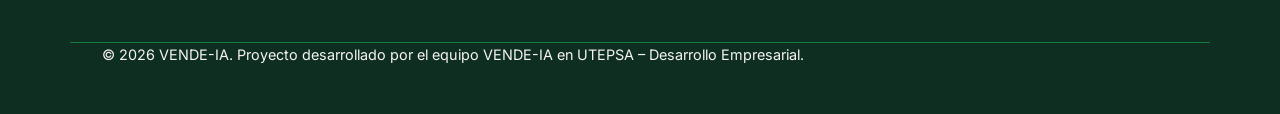
==== commit 1c81c406: "Enlazar el prototipo (prototipo.html) desde el menú y la portada - Agrega prototipo.html, el prototi" ====
--- a/canvas.html
+++ b/canvas.html
@@ -24,7 +24,7 @@
   <link
     href="https://fonts.googleapis.com/css2?family=Inter:wght@400;500;600&family=Poppins:wght@500;600;700&display=swap"
     rel="stylesheet">
-  <link rel="stylesheet" href="css/styles.css?v=03d5fb92">
+  <link rel="stylesheet" href="css/styles.css?v=a2be2e82">
 </head>
 
 <body>
@@ -65,7 +65,14 @@
           <li><a href="index.html#preguntas">Preguntas frecuentes</a></li>
         </ul>
         <div class="nav__acciones">
-          <a class="nav__boton nav__boton--canvas" href="canvas.html" aria-current="page">
+          <a class="nav__boton nav__boton--secundario" href="prototipo.html">
+            <svg class="nav__boton-icono" width="24" height="24" viewBox="0 0 24 24" aria-hidden="true" focusable="false">
+              <path d="M21 12a8 8 0 0 1-11.5 7.2L4 20.5l1.3-4.8A8 8 0 1 1 21 12z" />
+              <path d="M9 10.5h6M9 13.5h4" />
+            </svg>
+            Probar demo
+          </a>
+          <a class="nav__boton nav__boton--secundario" href="canvas.html" aria-current="page">
             <svg class="nav__boton-icono" width="24" height="24" viewBox="0 0 24 24" aria-hidden="true" focusable="false">
               <rect x="3" y="3" width="7.5" height="7.5" rx="1.5" />
               <rect x="13.5" y="3" width="7.5" height="7.5" rx="1.5" />
--- a/css/styles.css
+++ b/css/styles.css
@@ -482,27 +482,28 @@
   opacity: 0;
 }
 
-/* "Modelo de negocio": secundario, se rellena de verde al pasar el cursor
-   y queda rellenado en canvas.html (página actual). */
-.nav__boton--canvas {
+/* Botones secundarios ("Probar demo", "Modelo de negocio"): se rellenan
+   de verde al pasar el cursor; "Modelo de negocio" queda relleno en
+   canvas.html (página actual). */
+.nav__boton--secundario {
   color: var(--color-secundario);
   background: var(--color-primario-claro);
   border: 2px solid var(--color-primario);
 }
 
-.nav__boton--canvas .nav__boton-icono {
+.nav__boton--secundario .nav__boton-icono {
   fill: none;
   stroke: currentColor;
   stroke-width: 2;
 }
 
-.nav__boton--canvas::before {
+.nav__boton--secundario::before {
   inset: -2px;
   background: var(--color-primario);
 }
 
-.nav__boton--canvas:hover::before,
-.nav__boton--canvas[aria-current="page"]::before {
+.nav__boton--secundario:hover::before,
+.nav__boton--secundario[aria-current="page"]::before {
   opacity: 1;
 }
 
@@ -645,7 +646,22 @@
   display: flex;
   flex-direction: column;
   gap: 0.75rem;
-  margin: 1.75rem 0 1.25rem;
+  margin: 1.75rem 0 0.75rem;
+}
+
+/* "Ver cómo funciona" como enlace de texto pequeño bajo los botones */
+.hero__enlace {
+  display: inline-block;
+  margin-bottom: 1.25rem;
+  padding: 0.35rem 0;
+  font-size: 0.95rem;
+  font-weight: 500;
+  color: var(--color-texto-claro);
+  text-underline-offset: 3px;
+}
+
+.hero__enlace:hover {
+  color: var(--color-primario);
 }
 
 .hero .boton--secundario {
@@ -2136,68 +2152,6 @@
     padding: 0 2rem;
   }
 
-  .nav__barra {
-    gap: 1rem; /* 1.5rem desde 1200px */
-  }
-
-  .nav__toggle {
-    display: none;
-  }
-
-  .nav__menu {
-    position: static;
-    display: flex;
-    flex-direction: row;
-    align-items: center;
-    gap: 0.75rem; /* compacto hasta 1200px, ver abajo */
-    padding: 0;
-    background: transparent;
-    border: 0;
-    box-shadow: none;
-  }
-
-  .nav__enlaces {
-    display: flex;
-    gap: 0.7rem;
-  }
-
-  .nav__enlaces a {
-    padding: 0.5rem 0;
-    border-bottom: 2px solid transparent;
-    font-size: 0.85rem;
-    white-space: nowrap;
-  }
-
-  .nav__boton--compacto {
-    display: none;
-  }
-
-  .nav__acciones {
-    flex-direction: row;
-    align-items: center;
-    flex-shrink: 0;
-    gap: 0.5rem;
-  }
-
-  .nav__boton {
-    min-height: 42px;
-    padding: 0.45rem 0.75rem;
-    font-size: 0.85rem;
-  }
-
-  .nav__boton-icono {
-    width: 15px;
-    height: 15px;
-  }
-
-  .nav__boton--prueba {
-    order: 0;
-  }
-
-  .nav__enlaces a:hover {
-    border-bottom-color: var(--color-primario);
-  }
-
   /* Canvas: 5 columnas arriba y 2 abajo (10 pistas para partir al medio) */
   .canvas-cabecera__logo {
     width: 64px;
@@ -2311,6 +2265,14 @@
     color: var(--color-texto-claro);
   }
 
+  .hero__enlace {
+    color: var(--color-primario-oscuro);
+  }
+
+  .hero__enlace:hover {
+    color: var(--color-secundario);
+  }
+
   .hero :focus-visible {
     outline-color: var(--color-primario-oscuro);
   }
@@ -2391,31 +2353,68 @@
   }
 }
 
-/* Pantallas anchas: el menú recupera su espaciado completo */
+/* Menú de escritorio desde 1200px (con tres botones no entra antes; por
+   debajo se usa el menú hamburguesa). */
 @media (min-width: 1200px) {
   .nav__barra {
-    gap: 1.5rem;
+    gap: 1rem;
+  }
+
+  .nav__toggle {
+    display: none;
   }
 
   .nav__menu {
-    gap: 1.5rem;
+    position: static;
+    display: flex;
+    flex-direction: row;
+    align-items: center;
+    gap: 0.9rem;
+    padding: 0;
+    background: transparent;
+    border: 0;
+    box-shadow: none;
   }
 
   .nav__enlaces {
-    gap: 1.5rem;
+    display: flex;
+    gap: 0.9rem;
   }
 
   .nav__enlaces a {
-    font-size: 1rem;
+    padding: 0.5rem 0;
+    border-bottom: 2px solid transparent;
+    font-size: 0.88rem;
+    white-space: nowrap;
+  }
+
+  .nav__enlaces a:hover {
+    border-bottom-color: var(--color-primario);
+  }
+
+  .nav__boton--compacto {
+    display: none;
+  }
+
+  .nav__acciones {
+    flex-direction: row;
+    align-items: center;
+    flex-shrink: 0;
+    gap: 0.5rem;
   }
 
   .nav__boton {
-    padding: 0.55rem 1.2rem;
-    font-size: 0.95rem;
+    min-height: 42px;
+    padding: 0.45rem 0.8rem;
+    font-size: 0.85rem;
   }
 
   .nav__boton-icono {
-    width: 16px;
-    height: 16px;
-  }
-}
+    width: 15px;
+    height: 15px;
+  }
+
+  .nav__boton--prueba {
+    order: 0;
+  }
+}
